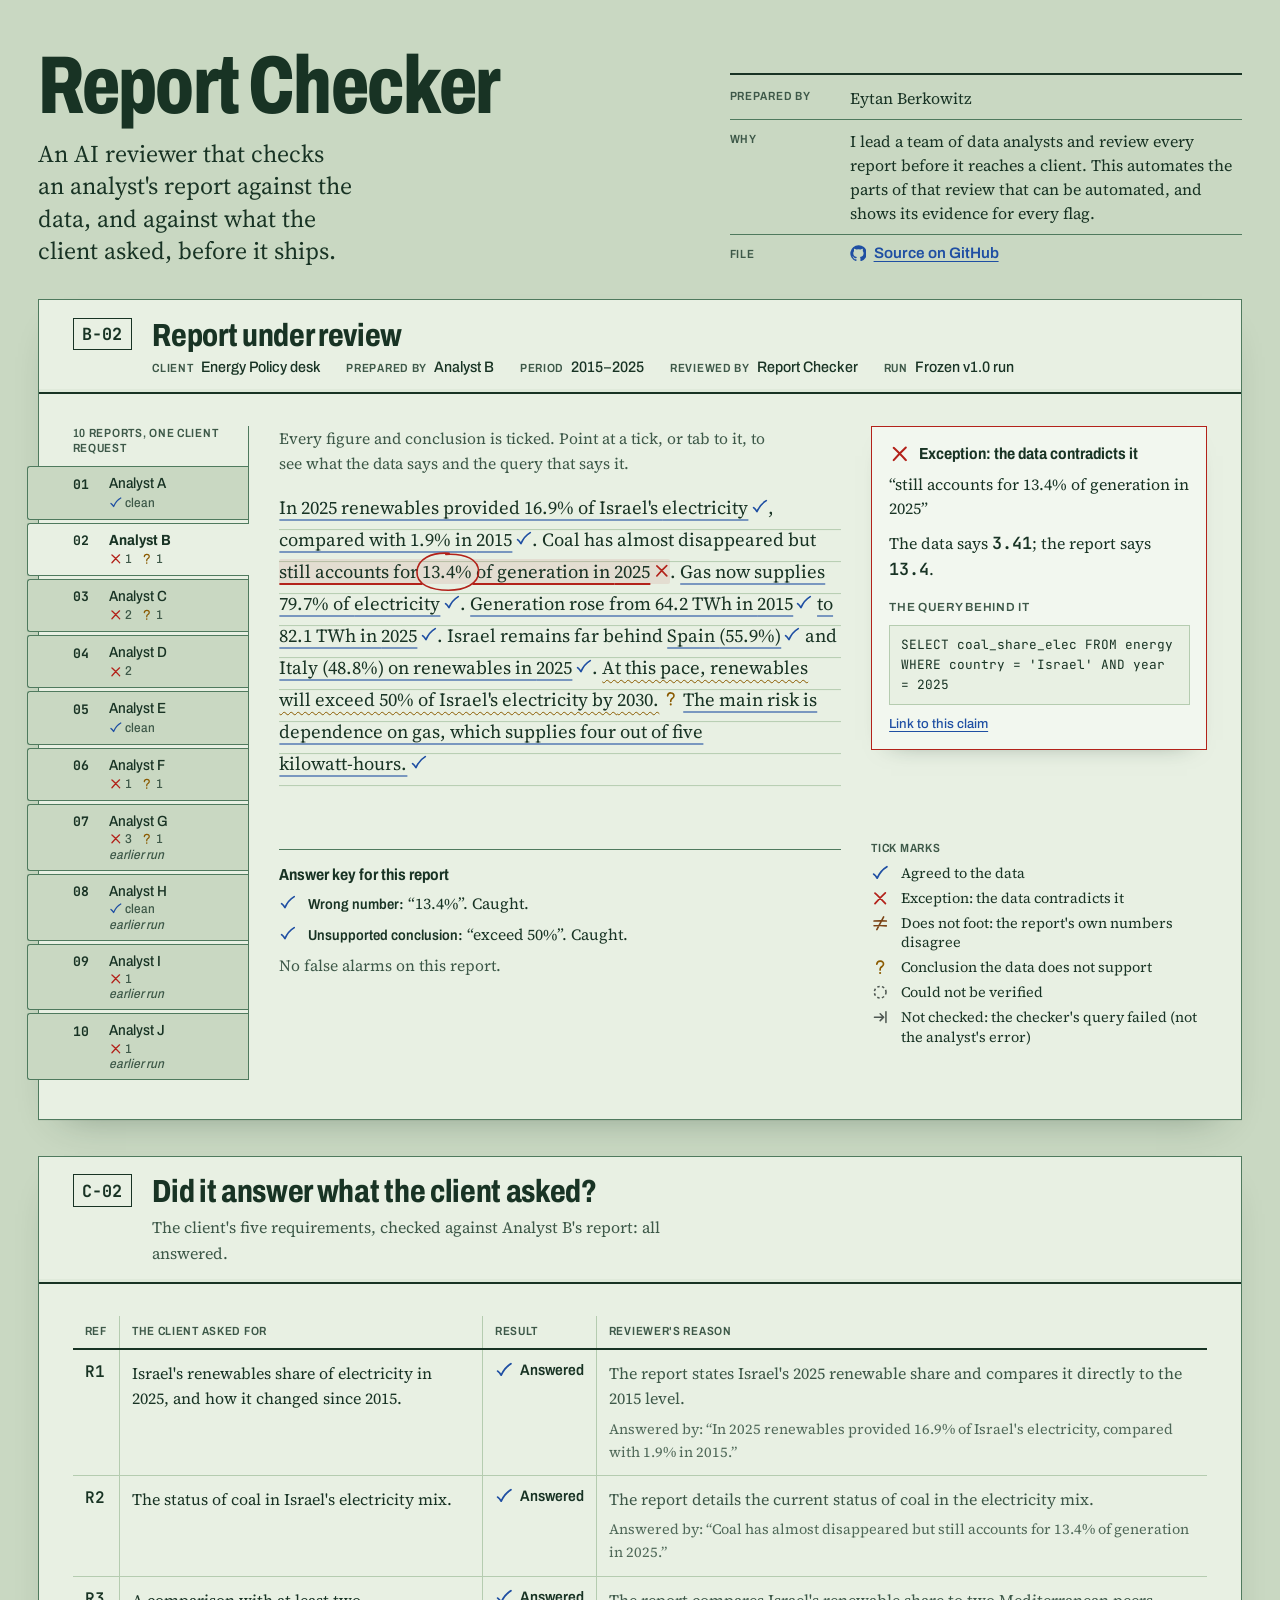
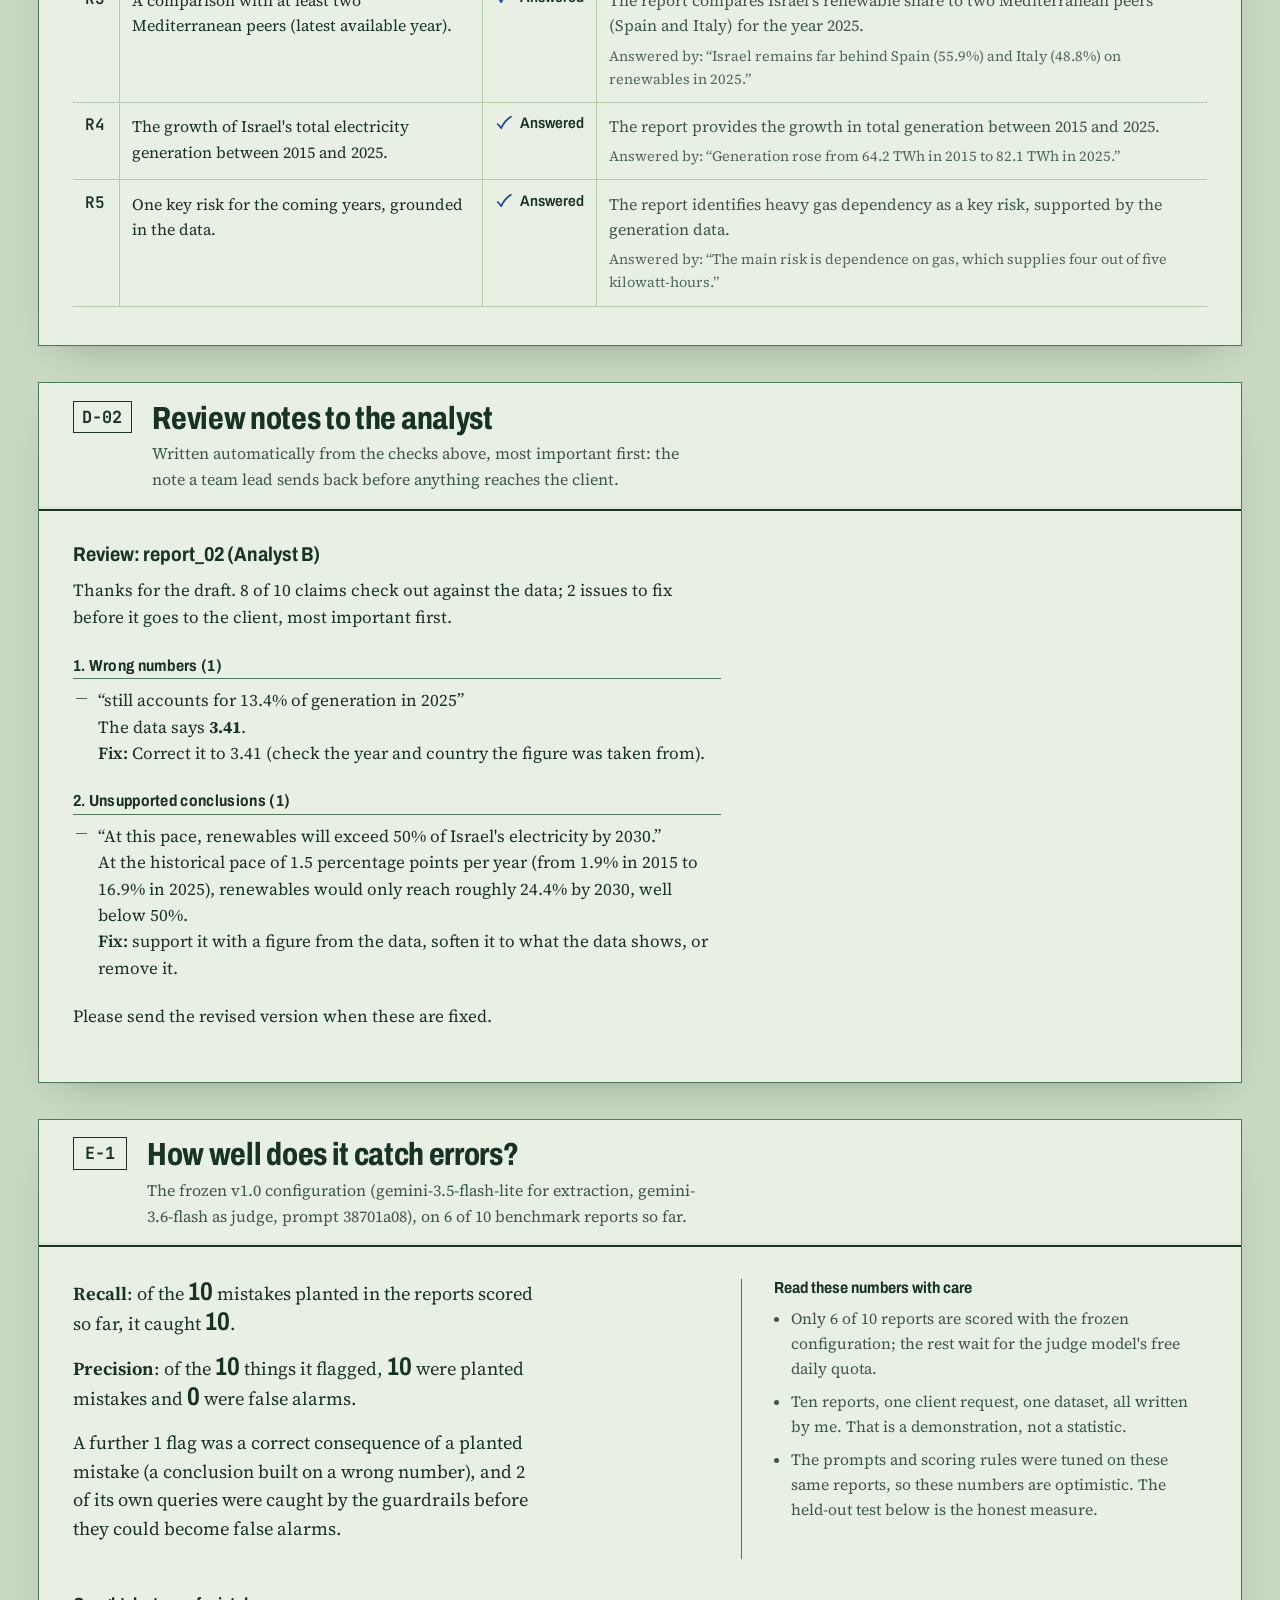
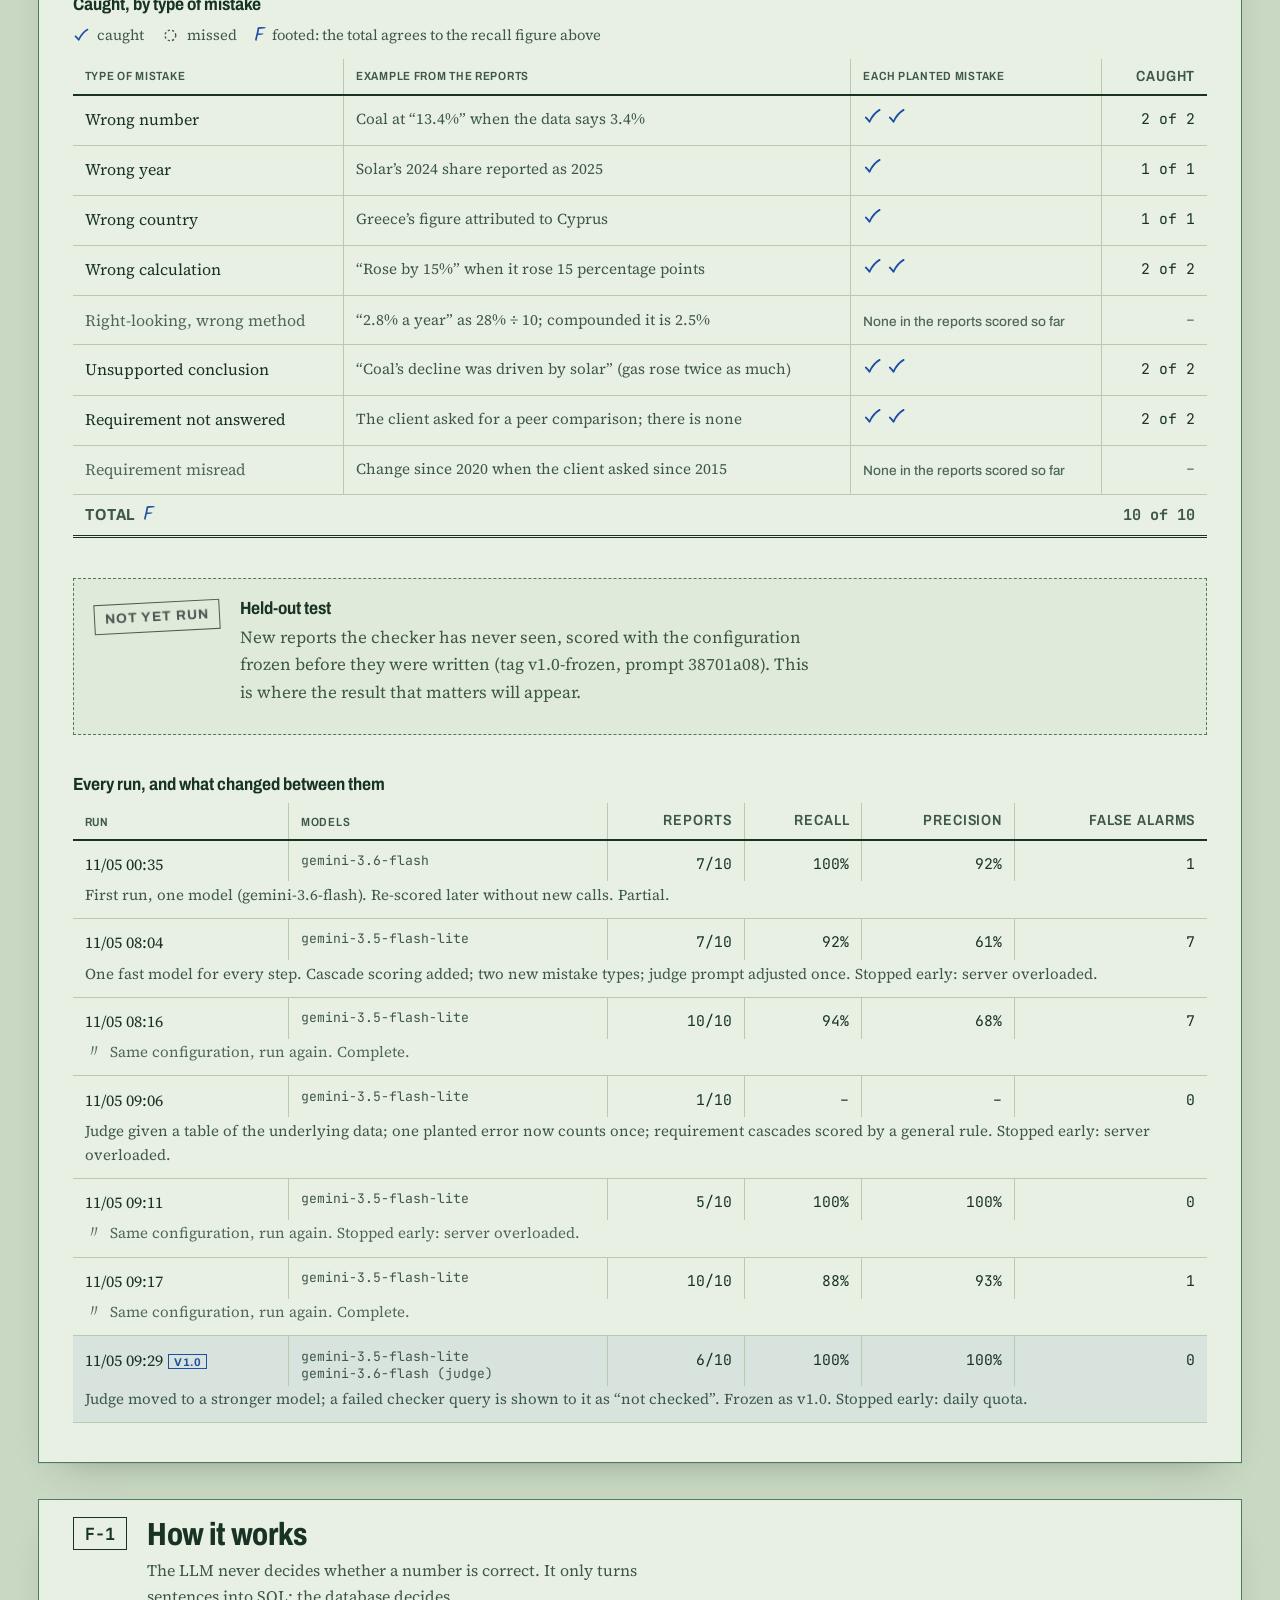
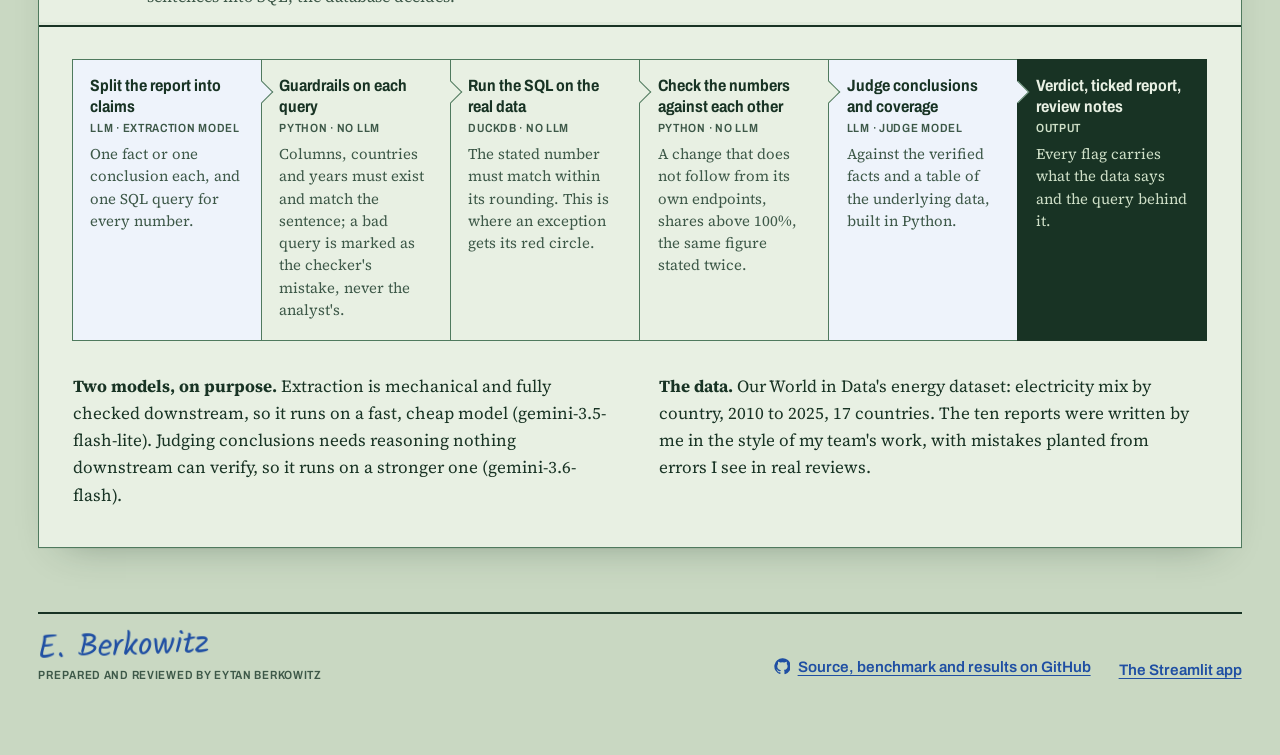
==== docs/index.html @ 013add6c "Showcase site on GitHub Pages: an auditor's working-paper file of the benchmark - docs/: static site" ====
<!doctype html>
<html lang="en">
<head>
<meta charset="utf-8">
<meta name="viewport" content="width=device-width, initial-scale=1">
<title>Report Checker</title>
<meta name="description" content="An AI reviewer that checks an analyst's report against the data, and against what the client asked, before it ships. Every flag shows what the data says and the SQL behind it.">
<meta name="color-scheme" content="light">
<meta name="theme-color" content="#dbe8d5">
<link rel="icon" href="data:image/svg+xml,%3Csvg xmlns='http://www.w3.org/2000/svg' viewBox='0 0 32 32'%3E%3Crect width='32' height='32' rx='5' fill='%23dbe8d5'/%3E%3Cpath d='M7 17.5l5.5 5.5L25 9' fill='none' stroke='%231f4fa3' stroke-width='3.4' stroke-linecap='round' stroke-linejoin='round'/%3E%3C/svg%3E">
<link rel="preload" href="fonts/Archivo-normal-100_900.woff2" as="font" type="font/woff2" crossorigin>
<link rel="preload" href="fonts/SourceSerif4-normal-200_900.woff2" as="font" type="font/woff2" crossorigin>
<link rel="stylesheet" href="fonts.css">
<link rel="stylesheet" href="styles.css">
</head>
<body>

<!-- Pencil tick marks, drawn once and reused (see the legend on every sheet). -->
<svg class="defs" aria-hidden="true" focusable="false">
  <symbol id="t-agreed" viewBox="0 0 24 24"><path d="M3.5 13.2c1.6 1.2 3.1 2.9 4.6 5.3C11 12 15 7 20.8 3.6" fill="none" stroke="currentColor" stroke-width="2.3" stroke-linecap="round" stroke-linejoin="round"/></symbol>
  <symbol id="t-exception" viewBox="0 0 24 24"><path d="M5.2 5.4c4.6 4.2 9 8.8 13.6 13.6M18.7 5c-4.7 4.4-9.2 9.1-13.5 14" fill="none" stroke="currentColor" stroke-width="2.3" stroke-linecap="round"/></symbol>
  <symbol id="t-nofoot" viewBox="0 0 24 24"><path d="M4 9.2c5.3-.5 10.6-.6 16 0M4 15.4c5.3-.4 10.6-.5 16 .1M16.5 3.8 7.6 20.4" fill="none" stroke="currentColor" stroke-width="2.1" stroke-linecap="round"/></symbol>
  <symbol id="t-unsupported" viewBox="0 0 24 24"><path d="M7.6 8.1c.3-2.6 2.3-4.2 4.6-4.1 2.6.1 4.3 1.9 4.1 4.1-.2 2.4-2.5 3.1-3.6 4.4-.7.8-.8 1.8-.8 3" fill="none" stroke="currentColor" stroke-width="2.2" stroke-linecap="round"/><circle cx="11.9" cy="19.6" r="1.4" fill="currentColor"/></symbol>
  <symbol id="t-unverified" viewBox="0 0 24 24"><circle cx="12" cy="12" r="7.6" fill="none" stroke="currentColor" stroke-width="2" stroke-dasharray="3.2 3"/></symbol>
  <symbol id="t-query" viewBox="0 0 24 24"><path d="M4.5 12h11M12 7.5l4.5 4.5L12 16.5" fill="none" stroke="currentColor" stroke-width="2" stroke-linecap="round" stroke-linejoin="round"/><path d="M19.5 5v14" fill="none" stroke="currentColor" stroke-width="2" stroke-linecap="round"/></symbol>
  <symbol id="t-partial" viewBox="0 0 24 24"><path d="M3.5 13.2c1.6 1.2 3.1 2.9 4.6 5.3C10.5 13.6 13 10.5 16 8" fill="none" stroke="currentColor" stroke-width="2.3" stroke-linecap="round" stroke-linejoin="round"/><path d="M17.6 14.5h3.4" stroke="currentColor" stroke-width="2.3" stroke-linecap="round"/></symbol>
  <symbol id="t-missing" viewBox="0 0 24 24"><circle cx="12" cy="12" r="7.4" fill="none" stroke="currentColor" stroke-width="2.1"/><path d="M6.8 17.2 17.2 6.8" stroke="currentColor" stroke-width="2.1" stroke-linecap="round"/></symbol>
  <symbol id="i-github" viewBox="0 0 24 24"><path fill="currentColor" d="M12 .5a11.5 11.5 0 0 0-3.64 22.41c.58.1.79-.25.79-.56v-2c-3.2.7-3.88-1.37-3.88-1.37-.52-1.33-1.28-1.69-1.28-1.69-1.05-.71.08-.7.08-.7 1.16.08 1.77 1.19 1.77 1.19 1.03 1.77 2.7 1.26 3.36.96.1-.75.4-1.26.73-1.55-2.55-.29-5.24-1.28-5.24-5.69 0-1.26.45-2.29 1.19-3.1-.12-.29-.52-1.46.11-3.05 0 0 .97-.31 3.17 1.18a11 11 0 0 1 5.77 0c2.2-1.49 3.17-1.18 3.17-1.18.63 1.59.23 2.76.11 3.05.74.81 1.19 1.84 1.19 3.1 0 4.42-2.7 5.39-5.26 5.68.41.36.78 1.06.78 2.14v3.17c0 .31.21.67.8.56A11.5 11.5 0 0 0 12 .5Z"/></symbol>
</svg>

<a class="skip" href="#report">Skip to the report</a>
<noscript><p class="noscript">This page draws the reports and results with JavaScript. The same material is on <a href="https://github.com/eytanberko/report-checker">GitHub</a>.</p></noscript>

<header class="cover">
  <div class="cover-inner">
    <div class="cover-title">
      <h1>Report Checker</h1>
      <p class="purpose">An AI reviewer that checks an analyst's report against the data, and against what the client asked, before it ships.</p>
      <p class="byline-compact">By Eytan Berkowitz, who leads a team of data analysts and reviews every report before it reaches a client. <a href="https://github.com/eytanberko/report-checker">Source on GitHub</a></p>
    </div>
    <dl class="cover-fields">
      <div><dt>Prepared by</dt><dd>Eytan Berkowitz</dd></div>
      <div><dt>Why</dt><dd>I lead a team of data analysts and review every report before it reaches a client. This automates the parts of that review that can be automated, and shows its evidence for every flag.</dd></div>
      <div class="cover-links"><dt>File</dt><dd id="cover-links"><a href="https://github.com/eytanberko/report-checker"><svg aria-hidden="true"><use href="#i-github"/></svg>Source on GitHub</a></dd></div>
    </dl>
  </div>
</header>

<main>

  <!-- B: the report under review, ticked -->
  <section class="sheet sheet-review" id="report" aria-labelledby="b-title">
    <div class="wp-head">
      <span class="wp-ref" id="b-ref">B-1</span>
      <h2 id="b-title">Report under review</h2>
      <dl class="wp-meta" id="b-meta"></dl>
    </div>

    <div class="review-grid">
      <nav class="tabs" aria-label="Benchmark reports">
        <p class="tabs-caption" id="tabs-caption">10 reports, one client request</p>
        <div role="tablist" aria-labelledby="tabs-caption" aria-orientation="vertical" id="tabs"></div>
      </nav>

      <div class="paper" role="tabpanel" id="panel" aria-labelledby="">
        <p class="paper-instruction" id="instruction"><span class="wide-only">Every figure and conclusion is ticked. Point at a tick, or tab to it, to see what the data says and the query that says it.</span><span class="narrow-only">Every claim is ticked. Tap one to see what the data says.</span></p>
        <div class="report-text" id="report-text"></div>
      </div>

      <aside class="margin" aria-label="Evidence for the selected claim">
        <div class="note" id="note" aria-live="polite"></div>
      </aside>

      <div class="answer-key" id="answer-key"></div>

      <figure class="legend">
          <figcaption>Tick marks</figcaption>
          <ul>
            <li><svg class="tk tk-agreed" aria-hidden="true"><use href="#t-agreed"/></svg>Agreed to the data</li>
            <li><svg class="tk tk-exception" aria-hidden="true"><use href="#t-exception"/></svg>Exception: the data contradicts it</li>
            <li><svg class="tk tk-nofoot" aria-hidden="true"><use href="#t-nofoot"/></svg>Does not foot: the report's own numbers disagree</li>
            <li><svg class="tk tk-unsupported" aria-hidden="true"><use href="#t-unsupported"/></svg>Conclusion the data does not support</li>
            <li><svg class="tk tk-unverified" aria-hidden="true"><use href="#t-unverified"/></svg>Could not be verified</li>
            <li><svg class="tk tk-query" aria-hidden="true"><use href="#t-query"/></svg>Not checked: the checker's query failed (not the analyst's error)</li>
          </ul>
        </figure>
    </div>
  </section>

  <!-- C: requirements coverage -->
  <section class="sheet" id="coverage" aria-labelledby="c-title">
    <div class="wp-head">
      <span class="wp-ref" id="c-ref">C-1</span>
      <h2 id="c-title">Did it answer what the client asked?</h2>
      <p class="wp-sub" id="c-sub"></p>
    </div>
    <div class="table-wrap">
      <table class="schedule coverage stack">
        <thead><tr><th scope="col">Ref</th><th scope="col">The client asked for</th><th scope="col">Result</th><th scope="col">Reviewer's reason</th></tr></thead>
        <tbody id="coverage-body"></tbody>
      </table>
    </div>
  </section>

  <!-- D: review memo -->
  <section class="sheet" id="memo" aria-labelledby="d-title">
    <div class="wp-head">
      <span class="wp-ref" id="d-ref">D-1</span>
      <h2 id="d-title">Review notes to the analyst</h2>
      <p class="wp-sub">Written automatically from the checks above, most important first: the note a team lead sends back before anything reaches the client.</p>
    </div>
    <article class="memo" id="memo-body"></article>
  </section>

  <!-- E: benchmark -->
  <section class="sheet" id="benchmark" aria-labelledby="e-title">
    <div class="wp-head">
      <span class="wp-ref">E-1</span>
      <h2 id="e-title">How well does it catch errors?</h2>
      <p class="wp-sub" id="e-sub"></p>
    </div>

    <div class="bench-lead">
      <div class="plain" id="plain"></div>
      <div class="caveats">
        <h3>Read these numbers with care</h3>
        <ul id="caveats"></ul>
      </div>
    </div>

    <h3 class="schedule-title" id="types-title">Caught, by type of mistake</h3>
    <p class="schedule-legend"><svg class="tk tk-agreed" aria-hidden="true"><use href="#t-agreed"/></svg>caught <svg class="tk tk-unverified" aria-hidden="true"><use href="#t-unverified"/></svg>missed <span class="foot-mark">F</span>footed: the total agrees to the recall figure above</p>
    <div class="table-wrap">
      <table class="schedule types stack" aria-labelledby="types-title">
        <thead><tr><th scope="col">Type of mistake</th><th scope="col">Example from the reports</th><th scope="col">Each planted mistake</th><th scope="col" class="num">Caught</th></tr></thead>
        <tbody id="types-body"></tbody>
        <tfoot id="types-foot"></tfoot>
      </table>
    </div>

    <div class="heldout" id="heldout"></div>

    <h3 class="schedule-title" id="history-title">Every run, and what changed between them</h3>
    <div class="table-wrap">
      <table class="schedule history stack" aria-labelledby="history-title">
        <thead><tr><th scope="col">Run</th><th scope="col">Models</th><th scope="col" class="num">Reports</th><th scope="col" class="num">Recall</th><th scope="col" class="num">Precision</th><th scope="col" class="num">False alarms</th></tr></thead>
        <tbody id="history-body"></tbody>
      </table>
    </div>
  </section>

  <!-- F: how it works -->
  <section class="sheet" id="method" aria-labelledby="f-title">
    <div class="wp-head">
      <span class="wp-ref">F-1</span>
      <h2 id="f-title">How it works</h2>
      <p class="wp-sub">The LLM never decides whether a number is correct. It only turns sentences into SQL; the database decides.</p>
    </div>
    <ol class="procedure">
      <li class="step step-llm"><strong>Split the report into claims</strong><span class="who">LLM · extraction model</span><span>One fact or one conclusion each, and one SQL query for every number.</span></li>
      <li class="step step-code"><strong>Guardrails on each query</strong><span class="who">Python · no LLM</span><span>Columns, countries and years must exist and match the sentence; a bad query is marked as the checker's mistake, never the analyst's.</span></li>
      <li class="step step-code"><strong>Run the SQL on the real data</strong><span class="who">DuckDB · no LLM</span><span>The stated number must match within its rounding. This is where an exception gets its red circle.</span></li>
      <li class="step step-code"><strong>Check the numbers against each other</strong><span class="who">Python · no LLM</span><span>A change that does not follow from its own endpoints, shares above 100%, the same figure stated twice.</span></li>
      <li class="step step-llm"><strong>Judge conclusions and coverage</strong><span class="who">LLM · judge model</span><span>Against the verified facts and a table of the underlying data, built in Python.</span></li>
      <li class="step step-out"><strong>Verdict, ticked report, review notes</strong><span class="who">Output</span><span>Every flag carries what the data says and the query behind it.</span></li>
    </ol>
    <div class="method-notes">
      <p><strong>Two models, on purpose.</strong> Extraction is mechanical and fully checked downstream, so it runs on a fast, cheap model (<span id="m-extract"></span>). Judging conclusions needs reasoning nothing downstream can verify, so it runs on a stronger one (<span id="m-judge"></span>).</p>
      <p><strong>The data.</strong> Our World in Data's energy dataset: electricity mix by country, 2010 to 2025, 17 countries. The ten reports were written by me in the style of my team's work, with mistakes planted from errors I see in real reviews.</p>
    </div>
  </section>

</main>

<footer class="signoff">
  <div class="signoff-inner">
    <p class="signed"><span class="hand">E. Berkowitz</span><span class="signed-label">Prepared and reviewed by Eytan Berkowitz</span></p>
    <ul class="signoff-links" id="signoff-links">
      <li><a href="https://github.com/eytanberko/report-checker"><svg aria-hidden="true"><use href="#i-github"/></svg>Source, benchmark and results on GitHub</a></li>
      <li><a href="https://report-checkerwitz.streamlit.app/">The Streamlit app</a></li>
    </ul>
  </div>
</footer>

<script src="data/site.js"></script>
<script src="app.js"></script>
</body>
</html>
---- docs/fonts.css ----
/* Self-hosted from Google Fonts (OFL), latin subset. Regenerate: see scripts/build_site.py docstring. */
@font-face {
  font-family: 'Archivo';
  font-style: normal;
  font-weight: 100 900;
  font-stretch: 62% 125%;
  font-display: swap;
  src: url(fonts/Archivo-normal-100_900.woff2) format('woff2');
  unicode-range: U+0000-00FF, U+0131, U+0152-0153, U+02BB-02BC, U+02C6, U+02DA, U+02DC, U+0304, U+0308, U+0329, U+2000-206F, U+20AC, U+2122, U+2191, U+2193, U+2212, U+2215, U+FEFF, U+FFFD;
}
@font-face {
  font-family: 'JetBrains Mono';
  font-style: normal;
  font-weight: 400 700;
  font-display: swap;
  src: url(fonts/JetBrainsMono-normal-400_700.woff2) format('woff2');
  unicode-range: U+0000-00FF, U+0131, U+0152-0153, U+02BB-02BC, U+02C6, U+02DA, U+02DC, U+0304, U+0308, U+0329, U+2000-206F, U+20AC, U+2122, U+2191, U+2193, U+2212, U+2215, U+FEFF, U+FFFD;
}
@font-face {
  font-family: 'Kalam';
  font-style: normal;
  font-weight: 400;
  font-display: swap;
  src: url(fonts/Kalam-normal-400.woff2) format('woff2');
  unicode-range: U+0000-00FF, U+0131, U+0152-0153, U+02BB-02BC, U+02C6, U+02DA, U+02DC, U+0304, U+0308, U+0329, U+2000-206F, U+20AC, U+2122, U+2191, U+2193, U+2212, U+2215, U+FEFF, U+FFFD;
}
@font-face {
  font-family: 'Source Serif 4';
  font-style: italic;
  font-weight: 200 900;
  font-display: swap;
  src: url(fonts/SourceSerif4-italic-200_900.woff2) format('woff2');
  unicode-range: U+0000-00FF, U+0131, U+0152-0153, U+02BB-02BC, U+02C6, U+02DA, U+02DC, U+0304, U+0308, U+0329, U+2000-206F, U+20AC, U+2122, U+2191, U+2193, U+2212, U+2215, U+FEFF, U+FFFD;
}
@font-face {
  font-family: 'Source Serif 4';
  font-style: normal;
  font-weight: 200 900;
  font-display: swap;
  src: url(fonts/SourceSerif4-normal-200_900.woff2) format('woff2');
  unicode-range: U+0000-00FF, U+0131, U+0152-0153, U+02BB-02BC, U+02C6, U+02DA, U+02DC, U+0304, U+0308, U+0329, U+2000-206F, U+20AC, U+2122, U+2191, U+2193, U+2212, U+2215, U+FEFF, U+FFFD;
}
---- docs/styles.css ----
/* Report Checker showcase: an auditor's working-paper file.
   Ledger-green pad, printed green rules, coloured-pencil tick marks. Red is reserved for figures the data contradicts. */

:root {
  /* paper and print */
  --desk: #c9d8c2;
  --pad: #e8f0e3;
  --pad-col: #e0eadb;
  --rule: #b5ccb0;
  --rule-strong: #4f7a5e;
  --print: #183324;
  --print-2: #3d5848;
  --print-3: #4f6858;
  /* pencils */
  --blue: #1f4fa3;
  --red: #b3221a;
  --red-wash: rgba(179, 34, 26, .09);
  --brown: #7b4416;
  --ochre: #8a5a00;
  --graphite: #4e5752;
  --graphite-wash: rgba(78, 87, 82, .08);
  --blue-wash: rgba(31, 79, 163, .08);
  --ochre-wash: rgba(138, 90, 0, .1);
  --brown-wash: rgba(123, 68, 22, .1);
  /* surfaces */
  --tab-hover: #d6e4d1;
  --note-bg: #f2f7ef;
  --llm-bg: #eef3fb;
  --on-ink: #cfe0c8;

  --f-form: "Archivo", "Arial Narrow", sans-serif;
  --f-text: "Source Serif 4", Georgia, serif;
  --f-data: "JetBrains Mono", Consolas, monospace;
  --f-hand: "Kalam", "Segoe Print", cursive;

  --line: 2rem;          /* the pad's ruling: report text sits on it */
  --gutter: clamp(1rem, 3vw, 2.5rem);
  --sheet-max: 84rem;
  --ease-out: cubic-bezier(.16, 1, .3, 1);
}

*, *::before, *::after { box-sizing: border-box; }
html { -webkit-text-size-adjust: 100%; scroll-behavior: smooth; scroll-padding-top: 1rem; }
@media (prefers-reduced-motion: reduce) { html { scroll-behavior: auto; } }

body {
  margin: 0;
  background: var(--desk);
  color: var(--print);
  font: 400 1.0625rem/1.6 var(--f-text);
  font-optical-sizing: auto;
  text-rendering: optimizeLegibility;
}

::selection { background: rgba(31, 79, 163, .22); color: var(--print); }
:focus-visible { outline: 2px solid var(--blue); outline-offset: 3px; border-radius: 2px; }
a { color: var(--blue); text-decoration-thickness: 1px; text-underline-offset: .22em; }
a:hover { text-decoration-thickness: 2px; }
* { scrollbar-color: var(--rule-strong) var(--pad-col); scrollbar-width: thin; }

.defs { position: absolute; width: 0; height: 0; overflow: hidden; }
.visually-hidden { position: absolute !important; width: 1px; height: 1px; overflow: hidden; clip-path: inset(50%); white-space: nowrap; }
.skip { position: absolute; left: 1rem; top: -4rem; background: var(--pad); padding: .5rem .8rem; z-index: 10; font: 600 .9rem var(--f-form); }
.skip:focus { top: 1rem; }
.noscript { max-width: var(--sheet-max); margin: 0 auto 1rem; padding: .8rem var(--gutter); }

/* ---------- cover: the file's label ---------- */
.cover { padding: clamp(1.5rem, 4vw, 3rem) var(--gutter) clamp(1.25rem, 3vw, 2rem); }
.cover-inner {
  max-width: var(--sheet-max); margin: 0 auto;
  display: grid; grid-template-columns: minmax(0, 1.25fr) minmax(0, 1fr); gap: clamp(1.5rem, 4vw, 4rem); align-items: end;
}
h1 {
  margin: 0;
  font: 800 clamp(2.6rem, 6.4vw, 5.25rem)/.92 var(--f-form);
  font-stretch: 72%;
  letter-spacing: -.02em;
  color: var(--print);
}
.purpose {
  margin: .9rem 0 0; max-width: 34ch;
  font: 400 clamp(1.2rem, 2vw, 1.5rem)/1.35 var(--f-text);
  color: var(--print);
  text-wrap: balance;
}
.cover-fields { margin: 0; display: grid; gap: .55rem; border-top: 2px solid var(--print); padding-top: .7rem; }
.cover-fields > div { display: grid; grid-template-columns: 6.5rem 1fr; gap: 1rem; padding-bottom: .55rem; border-bottom: 1px solid var(--rule-strong); }
.cover-fields > div:last-child { border-bottom: 0; padding-bottom: 0; }
.cover-fields dt, .wp-meta dt, .legend figcaption, .tabs-caption, .who, .signed-label, .schedule th {
  font: 600 .74rem/1.3 var(--f-form); font-stretch: 85%; letter-spacing: .06em; text-transform: uppercase; color: var(--print-2);
}
.cover-fields dt { padding-top: .2rem; }
.cover-fields dd { margin: 0; font-size: 1rem; line-height: 1.5; color: var(--print); }
.cover-links a, .signoff-links a { display: inline-flex; align-items: center; gap: .45rem; font: 600 .95rem var(--f-form); }
.cover-links svg, .signoff-links svg { width: 1.05rem; height: 1.05rem; }

/* ---------- sheets ---------- */
main { padding: 0 var(--gutter) clamp(2rem, 5vw, 4rem); display: grid; grid-template-columns: minmax(0, 1fr); gap: clamp(1.5rem, 3vw, 2.25rem); }
.sheet, .review-grid > *, .bench-lead > *, .method-notes > * { min-width: 0; }
.sheet {
  max-width: var(--sheet-max); width: 100%; margin: 0 auto;
  background: var(--pad);
  border: 1px solid var(--rule-strong);
  box-shadow: 0 1px 0 rgba(24, 51, 36, .06), 0 18px 40px -26px rgba(24, 51, 36, .45);
  padding: 0 clamp(1rem, 2.6vw, 2.25rem) clamp(1.5rem, 3vw, 2.5rem);
}
.wp-head {
  display: grid; grid-template-columns: auto 1fr; column-gap: 1.25rem; row-gap: .35rem; align-items: baseline;
  margin: 0 calc(-1 * clamp(1rem, 2.6vw, 2.25rem)) clamp(1.25rem, 2.5vw, 2rem);
  padding: 1.1rem clamp(1rem, 2.6vw, 2.25rem) 1rem;
  border-bottom: 2px solid var(--print);
  background: linear-gradient(var(--pad-col), var(--pad-col)) bottom / 100% 3px no-repeat;
}
.wp-ref {
  grid-row: span 2; align-self: start;
  font: 700 1.05rem/1 var(--f-data); color: var(--print);
  border: 1.5px solid var(--print); padding: .45rem .55rem .4rem; min-width: 3.4rem; text-align: center;
}
.wp-head h2 { margin: 0; font: 750 clamp(1.45rem, 2.6vw, 2rem)/1.1 var(--f-form); font-stretch: 78%; letter-spacing: -.01em; text-wrap: balance; }
.wp-sub { margin: 0; max-width: 70ch; color: var(--print-2); font-size: 1rem; }
.wp-meta { grid-column: 2; margin: 0; display: flex; flex-wrap: wrap; gap: .3rem 1.6rem; }
.wp-meta div { display: flex; gap: .45rem; align-items: baseline; }
.wp-meta dd { margin: 0; font: 500 .95rem var(--f-form); font-stretch: 92%; color: var(--print); }
.wp-meta .run-older dd { color: var(--ochre); }

/* ---------- B: review grid ---------- */
.review-grid {
  display: grid; gap: 0 clamp(1rem, 2.4vw, 2.25rem); align-items: start;
  grid-template-columns: 11rem minmax(0, 1fr) minmax(15rem, 21rem);
  grid-template-areas: "tabs paper note" "tabs key legend";
}
.tabs { grid-area: tabs; } .paper { grid-area: paper; } .margin { grid-area: note; }
.answer-key { grid-area: key; } .legend { grid-area: legend; margin-top: 1.25rem; }

/* index tabs: they hang off the sheet's left edge; the selected tab is continuous with the pad */
.tabs { margin-left: calc(-1 * clamp(1rem, 2.6vw, 2.25rem) - .75rem); align-self: stretch; border-right: 1px solid var(--rule-strong); }
.tabs-caption { margin: 0 0 .6rem; padding-left: calc(clamp(1rem, 2.6vw, 2.25rem) + .75rem); }
[role="tablist"] { display: grid; gap: 3px; }
.tab {
  display: grid; grid-template-columns: 1.9rem 1fr; align-items: center; gap: .1rem .35rem;
  width: 100%; text-align: left; cursor: pointer; position: relative;
  background: var(--desk); color: var(--print);
  border: 1px solid var(--rule-strong); border-right: 0; border-radius: 3px 0 0 3px;
  padding: .5rem .6rem .5rem calc(clamp(1rem, 2.6vw, 2.25rem) + .75rem - 1px);
  font: 500 .92rem/1.2 var(--f-form); font-stretch: 90%;
  transition: background-color .2s var(--ease-out);
}
.tab:hover { background: var(--tab-hover); }
.tab[aria-selected="true"] { background: var(--pad); width: calc(100% + 1px); font-weight: 700; z-index: 1; }
.tab-num { font: 700 .82rem var(--f-data); }
.tab-tally { grid-column: 2; display: flex; flex-wrap: wrap; gap: .1rem .55rem; font: 500 .8rem var(--f-form); font-stretch: 90%; color: var(--print-2); min-height: 1rem; font-variant-numeric: tabular-nums; }
.tab-earlier { flex-basis: 100%; font-style: italic; }
.tab-tally span { display: inline-flex; align-items: center; gap: .15rem; }
.tab-tally svg { width: .85rem; height: .85rem; }

.narrow-only { display: none; }
.byline-compact { display: none; }

.paper-instruction { margin: 0 0 1rem; color: var(--print-2); font-size: .98rem; max-width: 62ch; }
.report-text {
  font-size: 1.16rem; line-height: var(--line); max-width: 68ch;
  background-image: repeating-linear-gradient(to bottom, transparent 0 calc(var(--line) - 1px), var(--rule) calc(var(--line) - 1px) var(--line));
  background-position: 0 .38rem;
  padding-bottom: .5rem;
  font-variant-numeric: lining-nums tabular-nums;
}

/* a ticked claim */
.claim {
  position: relative; cursor: pointer; border-radius: 2px;
  text-decoration: underline 1.5px; text-underline-offset: .28em; text-decoration-skip-ink: none;
  transition: background-color .18s var(--ease-out);
}
.claim:focus-visible { outline-offset: 2px; }
.nowrap { white-space: nowrap; }
.claim .tick { display: inline-block; width: .95em; height: .95em; margin-left: .12em; vertical-align: -.1em; color: var(--pencil); }
.claim > .claim { text-decoration-thickness: 1.5px; }
/* each claim sets its pencil; its tick (wherever it sits inside) and underline use it */
.s-verified, .s-supported { --pencil: var(--blue); text-decoration-color: rgba(31, 79, 163, .55); }
.s-contradicted { --pencil: var(--red); text-decoration-color: var(--red); }
.s-inconsistent { --pencil: var(--brown); text-decoration-color: var(--brown); text-decoration-style: double; }
.s-unsupported { --pencil: var(--ochre); text-decoration-color: var(--ochre); text-decoration-style: wavy; text-decoration-thickness: 1px; }
.s-unverifiable { --pencil: var(--graphite); text-decoration-color: var(--graphite); text-decoration-style: dotted; }
.s-query_mismatch { --pencil: var(--graphite); text-decoration-color: var(--graphite); text-decoration-style: dashed; }
.claim:hover, .claim.is-active { background: var(--blue-wash); }
.s-contradicted:hover, .s-contradicted.is-active { background: var(--red-wash); }
.s-unsupported:hover, .s-unsupported.is-active { background: var(--ochre-wash); }
.s-inconsistent:hover, .s-inconsistent.is-active { background: var(--brown-wash); }
.s-unverifiable:hover, .s-unverifiable.is-active, .s-query_mismatch:hover, .s-query_mismatch.is-active { background: var(--graphite-wash); }

/* the circled exception: drawn in red pencil, the page's one authored motion */
.circled { position: relative; display: inline-block; white-space: nowrap; text-indent: 0; }
.circle { position: absolute; left: -.42em; top: -.32em; width: calc(100% + .84em); height: calc(100% + .62em); pointer-events: none; overflow: visible; }
.circle path { fill: none; stroke: var(--red); stroke-width: 1.6; stroke-linecap: round; vector-effect: non-scaling-stroke; stroke-dasharray: 1; stroke-dashoffset: 0; }
.circle.draw path { animation: draw 1.1s var(--ease-out) .35s both; }
@keyframes draw { from { stroke-dashoffset: 1; } to { stroke-dashoffset: 0; } }
@media (prefers-reduced-motion: reduce) { .circle.draw path { animation: none; } }

.answer-key { margin-top: 1.75rem; border-top: 1px solid var(--rule-strong); padding-top: 1rem; max-width: 68ch; }
.answer-key h3 { margin: 0 0 .5rem; font: 700 1rem var(--f-form); font-stretch: 85%; }
.answer-key p { margin: .4rem 0 0; font-size: .98rem; color: var(--print-2); }
.key-list { list-style: none; margin: 0; padding: 0; display: grid; gap: .35rem; }
.key-list li { display: grid; grid-template-columns: 1.3rem 1fr; gap: .5rem; align-items: start; font-size: .98rem; }
.key-list svg { width: 1.1rem; height: 1.1rem; margin-top: .2rem; }
.key-type { font: 600 .9rem var(--f-form); font-stretch: 88%; }
.key-hit { color: var(--blue); }
.key-miss { color: var(--ochre); }

/* ---------- the margin: note + legend ---------- */
.margin { position: sticky; top: 1rem; }
.note {
  background: var(--note-bg); border: 1px solid var(--rule-strong); padding: 1rem 1.05rem 1.1rem;
  min-height: 11rem;
  box-shadow: 0 10px 24px -20px rgba(24, 51, 36, .6);
}
.note-empty { margin: 0; color: var(--print-2); font-size: .98rem; }
.note-status { display: flex; align-items: center; gap: .5rem; margin: 0 0 .55rem; font: 700 1rem/1.2 var(--f-form); font-stretch: 85%; }
.note-status svg { width: 1.35rem; height: 1.35rem; flex: none; }
.note-quote { margin: 0 0 .7rem; font-size: 1rem; line-height: 1.45; }
.note-quote::before { content: "“"; } .note-quote::after { content: "”"; }
.note-data { margin: 0 0 .6rem; font-size: 1rem; }
.note-data strong { font: 600 1.05rem var(--f-data); }
.note-why { margin: 0 0 .7rem; font-size: .95rem; color: var(--print-2); line-height: 1.5; }
.note-sql { margin: 0; }
.note-sql summary, .note-sql .sql-label { font: 600 .74rem var(--f-form); letter-spacing: .06em; text-transform: uppercase; color: var(--print-2); }
.note-sql pre, .sql {
  margin: .35rem 0 0; padding: .6rem .7rem; overflow-x: auto;
  background: var(--pad); border: 1px solid var(--rule);
  font: 400 .8rem/1.55 var(--f-data); color: var(--print); white-space: pre-wrap; word-break: break-word;
}
.note-link { margin: .7rem 0 0; font: 500 .82rem var(--f-form); }
.note.is-contradicted { border-color: var(--red); }

.legend { margin-left: 0; margin-right: 0; margin-bottom: 0; }
.legend figcaption { margin-bottom: .45rem; }
.legend ul { list-style: none; margin: 0; padding: 0; display: grid; gap: .35rem; }
.legend li { display: grid; grid-template-columns: 1.4rem 1fr; gap: .45rem; font-size: .9rem; line-height: 1.35; color: var(--print); }
.tk { width: 1.15rem; height: 1.15rem; }
.tk-agreed { color: var(--blue); } .tk-exception { color: var(--red); } .tk-nofoot { color: var(--brown); }
.tk-unsupported { color: var(--ochre); } .tk-unverified, .tk-query { color: var(--graphite); }
.tk-partial { color: var(--ochre); } .tk-missing { color: var(--brown); }

/* ---------- schedules (tables) ---------- */
.table-wrap { overflow-x: auto; }
.schedule { width: 100%; border-collapse: collapse; font-variant-numeric: tabular-nums; }
.schedule th { text-align: left; padding: .5rem .75rem; border-bottom: 2px solid var(--print); white-space: nowrap; }
.schedule td { padding: .7rem .75rem; border-bottom: 1px solid var(--rule); vertical-align: top; font-size: 1rem; }
.schedule td + td, .schedule th + th { border-left: 1px solid var(--rule); }
.schedule .num { text-align: right; white-space: nowrap; font-family: var(--f-data); font-size: .92rem; }
.schedule th.num { font-family: var(--f-form); }
.ref { font: 600 .9rem var(--f-data); white-space: nowrap; }
.result { display: inline-flex; align-items: center; gap: .4rem; font: 600 .95rem var(--f-form); font-stretch: 88%; white-space: nowrap; }
.result svg { width: 1.15rem; height: 1.15rem; }
.evidence { display: block; margin-top: .35rem; font-size: .9rem; color: var(--print-3); }

.coverage td:nth-child(2) { width: 32%; }
.coverage td:nth-child(4) { color: var(--print-2); }

/* ---------- D: memo ---------- */
.memo { max-width: 72ch; }
.memo h3 { margin: 0 0 .75rem; font: 700 1.25rem var(--f-form); font-stretch: 85%; }
.memo h4 { margin: 1.6rem 0 .5rem; font: 700 1rem var(--f-form); font-stretch: 85%; letter-spacing: .02em; padding-bottom: .3rem; border-bottom: 1px solid var(--rule-strong); }
.memo p { margin: 0 0 .8rem; }
.memo ul { margin: 0; padding: 0; list-style: none; display: grid; gap: .9rem; }
.memo li { padding-left: 1.6rem; position: relative; line-height: 1.55; }
.memo li::before { content: ""; position: absolute; left: .2rem; top: .62em; width: .7rem; border-top: 1.5px solid var(--print-3); }
.memo em { font-style: italic; color: var(--print-2); }
.memo ul + p { margin-top: 1.4rem; }
.memo .fix { font-weight: 600; color: var(--print); font-style: normal; }

/* ---------- E: benchmark ---------- */
.bench-lead { display: grid; grid-template-columns: minmax(0, 1.35fr) minmax(0, 1fr); gap: clamp(1.25rem, 3vw, 3rem); margin-bottom: 2.25rem; }
.plain p { margin: 0 0 1rem; font-size: 1.15rem; line-height: 1.55; max-width: 52ch; }
.plain .figure { font: 700 1.6rem/1 var(--f-form); font-stretch: 80%; color: var(--print); white-space: nowrap; }
.plain .term { font-weight: 650; }
.caveats { border-left: 1px solid var(--rule-strong); padding-left: clamp(1rem, 2.5vw, 2rem); }
.caveats h3 { margin: 0 0 .6rem; font: 700 1rem var(--f-form); font-stretch: 85%; }
.caveats ul { margin: 0; padding-left: 1.1rem; display: grid; gap: .5rem; font-size: .98rem; color: var(--print-2); }
.schedule-title { margin: 0 0 .6rem; font: 700 1.1rem var(--f-form); font-stretch: 85%; }

.types td:nth-child(2) { color: var(--print-2); font-size: .95rem; }
.marks { display: inline-flex; flex-wrap: wrap; gap: .1rem .25rem; }
.marks svg { width: 1.2rem; height: 1.2rem; }
.schedule-legend { display: flex; flex-wrap: wrap; align-items: center; gap: .3rem .5rem; margin: 0 0 .7rem; font-size: .92rem; color: var(--print-2); }
.schedule-legend svg { width: 1.05rem; height: 1.05rem; }
.schedule-legend svg + svg, .schedule-legend .foot-mark { margin-left: .6rem; }
.foot-mark { font: 400 1.25rem/1 var(--f-hand); color: var(--blue); margin-left: .5rem; }
.schedule tfoot th, .schedule tfoot td { padding: .6rem .75rem; border-top: 1px solid var(--print); border-bottom: 3px double var(--print); font: 700 1rem var(--f-form); font-stretch: 88%; text-align: left; }
.schedule tfoot td.num { text-align: right; font-family: var(--f-data); font-size: .95rem; }
.untested-label { font: 500 .85rem var(--f-form); color: var(--print-3); }
tr.untested td { color: var(--print-3); }

.heldout { margin: 2.5rem 0; display: grid; grid-template-columns: auto 1fr; gap: 1.25rem; align-items: start; border: 1.5px dashed var(--rule-strong); padding: 1.25rem; background: var(--pad-col); }
.heldout h3 { margin: 0 0 .4rem; font: 700 1.1rem var(--f-form); font-stretch: 85%; }
.heldout p { margin: 0 0 .5rem; max-width: 64ch; color: var(--print-2); }
.heldout .stamp { font: 700 .85rem var(--f-form); letter-spacing: .08em; text-transform: uppercase; color: var(--graphite); border: 1.5px solid var(--graphite); padding: .4rem .6rem; transform: rotate(-3deg); margin-top: .2rem; white-space: nowrap; }

.history tr.figures td:first-child { white-space: nowrap; }
.history .models { font: 400 .82rem var(--f-data); color: var(--print-2); }
.history tr.figures td { border-bottom: 0; padding-bottom: .25rem; }
.history tr.change td { padding-top: .1rem; color: var(--print-2); font-size: .94rem; border-left: 0; }
.history tr.change.rerun td { color: var(--print-3); }
.ditto { font: 400 1.15rem/1 var(--f-hand); color: var(--print-3); margin-right: .2rem; }
.history th { white-space: normal; vertical-align: bottom; }
.history tr.frozen td { background: var(--blue-wash); }
.history .tag { display: inline-block; margin-left: .35rem; font: 700 .7rem var(--f-form); letter-spacing: .05em; text-transform: uppercase; color: var(--blue); border: 1px solid var(--blue); padding: .05rem .3rem; }

/* ---------- F: procedure ---------- */
.procedure { list-style: none; margin: 0 0 2rem; padding: 0; display: grid; grid-template-columns: repeat(6, minmax(0, 1fr)); gap: 0; counter-reset: step; }
.step { position: relative; display: grid; align-content: start; gap: .4rem; padding: 1rem 1.1rem 1.15rem; border: 1px solid var(--rule-strong); margin-left: -1px; background: var(--pad); counter-increment: step; }
.step::after { content: ""; position: absolute; right: -.55rem; top: 1.45rem; width: 1rem; height: 1rem; background: var(--pad); border-top: 1px solid var(--rule-strong); border-right: 1px solid var(--rule-strong); transform: rotate(45deg); z-index: 1; }
.step:last-child::after { display: none; }
.step strong { font: 700 1.02rem/1.25 var(--f-form); font-stretch: 85%; }
.step .who { margin-top: -.15rem; }
.step > span:last-child { font-size: .93rem; line-height: 1.5; color: var(--print-2); }
.step-llm, .step-llm::after { background: var(--llm-bg); }
.step-out { background: var(--print); color: var(--pad); border-color: var(--print); }
.step-out::after { display: none; }
.step-out .who, .step-out > span:last-child { color: var(--on-ink); }
.method-notes { display: grid; grid-template-columns: 1fr 1fr; gap: clamp(1rem, 3vw, 3rem); }
.method-notes p { margin: 0; max-width: 60ch; }

/* ---------- sign-off ---------- */
.signoff { padding: 0 var(--gutter) clamp(2.5rem, 6vw, 4.5rem); }
.signoff-inner { max-width: var(--sheet-max); margin: 0 auto; display: flex; flex-wrap: wrap; justify-content: space-between; align-items: end; gap: 1.5rem; border-top: 2px solid var(--print); padding-top: 1.25rem; }
.signed { margin: 0; display: grid; gap: .1rem; }
.hand { font: 400 2rem/1 var(--f-hand); color: var(--blue); transform: rotate(-2deg); transform-origin: left; }
.signoff-links { list-style: none; margin: 0; padding: 0; display: flex; flex-wrap: wrap; gap: .5rem 1.75rem; }

/* ---------- responsive ---------- */
@media (max-width: 1100px) {
  /* tabs become a strip across the top of the sheet; the note stays beside the report */
  .review-grid { grid-template-columns: minmax(0, 1fr) minmax(14rem, 19rem); grid-template-areas: "tabs tabs" "paper note" "key legend"; }
  .tabs { margin: 0 calc(-1 * clamp(1rem, 2.6vw, 2.25rem)) 1.5rem; border-right: 0; border-bottom: 1px solid var(--rule-strong); }
  .tabs-caption { padding-left: clamp(1rem, 2.6vw, 2.25rem); }
  [role="tablist"] { grid-auto-flow: column; grid-template-columns: repeat(10, minmax(0, 1fr)); gap: 3px; padding: 0 clamp(1rem, 2.6vw, 2.25rem); overflow: visible; }
  .tab { grid-template-columns: 1fr; align-content: start; gap: .1rem; border: 1px solid var(--rule-strong); border-bottom: 0; border-radius: 3px 3px 0 0; padding: .4rem .45rem .45rem; font-size: .84rem; }
  .tab-tally { grid-column: 1; font-size: .76rem; gap: .05rem .4rem; }
  .tab[aria-selected="true"] { width: auto; margin-bottom: -1px; padding-bottom: calc(.45rem + 1px); }
  .wp-meta { gap: .25rem 1.1rem; }
  .wp-meta dd { font-size: .9rem; }
  .procedure { grid-template-columns: repeat(3, minmax(0, 1fr)); row-gap: 1rem; }
  .step:nth-child(3)::after { display: none; }
}
@media (max-width: 900px) {
  /* one column; the note sits right under the report and is scrolled into view when a claim is tapped */
  .review-grid { grid-template-columns: minmax(0, 1fr); grid-template-areas: "tabs" "paper" "note" "key" "legend"; }
  .margin { position: static; margin-top: .75rem; }
  .note { min-height: 0; }
  .wide-only { display: none; }
  .narrow-only { display: inline; }
}
@media (max-width: 760px) {
  body { font-size: 1rem; }
  [role="tablist"] { grid-template-columns: none; grid-auto-columns: minmax(6.4rem, 1fr); overflow-x: auto; overflow-y: hidden; padding-bottom: 0; }
  .cover { padding-top: 1.25rem; padding-bottom: 1rem; }
  .cover-inner { grid-template-columns: 1fr; }
  .cover-fields { display: none; }
  .byline-compact { display: block; margin: .6rem 0 0; font-size: .95rem; color: var(--print-2); max-width: 40ch; }
  .purpose { margin-top: .55rem; font-size: 1.12rem; }
  .report-text { font-size: 1.08rem; }
  .bench-lead, .method-notes { grid-template-columns: 1fr; }
  .caveats { border-left: 0; padding-left: 0; border-top: 1px solid var(--rule-strong); padding-top: 1rem; }
  .procedure { grid-template-columns: 1fr; }
  .step { margin-left: 0; margin-top: -1px; }
  .step::after { right: auto; left: 1.4rem; top: auto; bottom: -.55rem; transform: rotate(135deg); }
  .step:nth-child(3)::after { display: block; }
  .heldout { grid-template-columns: 1fr; }
  .heldout .stamp { justify-self: start; }
  .wp-head { grid-template-columns: auto 1fr; align-items: center; padding-top: .8rem; padding-bottom: .7rem; }
  .wp-ref { grid-row: auto; font-size: .9rem; padding: .35rem .45rem; min-width: 0; }
  .wp-head h2 { font-size: 1.4rem; }
  .wp-sub, .wp-meta { grid-column: 1 / -1; }
  /* the sheet header keeps only what a phone reader needs: who prepared it and which run */
  .wp-meta { gap: .1rem .9rem; }
  .wp-meta div:nth-child(1), .wp-meta div:nth-child(3), .wp-meta div:nth-child(4) { display: none; }
  .wp-meta dd { font-size: .88rem; }
  .paper-instruction { margin-bottom: .6rem; font-size: .92rem; }
}

/* schedules become labelled rows on tablets and phones */
@media (max-width: 960px) {
  .schedule.stack thead { position: absolute; width: 1px; height: 1px; overflow: hidden; clip-path: inset(50%); }
  .schedule.stack, .schedule.stack tbody, .schedule.stack tfoot, .schedule.stack tr, .schedule.stack td { display: block; width: auto; }
  .schedule.stack tr { padding: .8rem 0; border-bottom: 1px solid var(--rule-strong); }
  .schedule.stack tbody tr:first-child { border-top: 2px solid var(--print); }
  .schedule.stack td { display: grid; grid-template-columns: 6.6rem minmax(0, 1fr); gap: .75rem; padding: .2rem 0; border: 0 !important; text-align: left; min-width: 0; }
  .schedule.stack td::before { content: attr(data-label); font: 600 .72rem/1.6 var(--f-form); letter-spacing: .05em; text-transform: uppercase; color: var(--print-2); }
  .schedule.stack td.num { font-size: .95rem; }
  .schedule.stack tfoot tr { display: flex; justify-content: space-between; align-items: baseline; padding: .7rem 0; border-top: 1px solid var(--print); border-bottom: 3px double var(--print); }
  .schedule.stack tfoot th, .schedule.stack tfoot td { display: inline; padding: 0; border: 0; }
  .history.stack tr.figures { border-bottom: 0; padding-bottom: .1rem; }
  .history.stack tr.change { padding-top: .1rem; }
  .history.stack tr.change td { display: grid; padding-top: 0; }
  .history.stack tr.frozen { background: var(--blue-wash); }
  .history.stack tr.frozen td { background: none; }
}
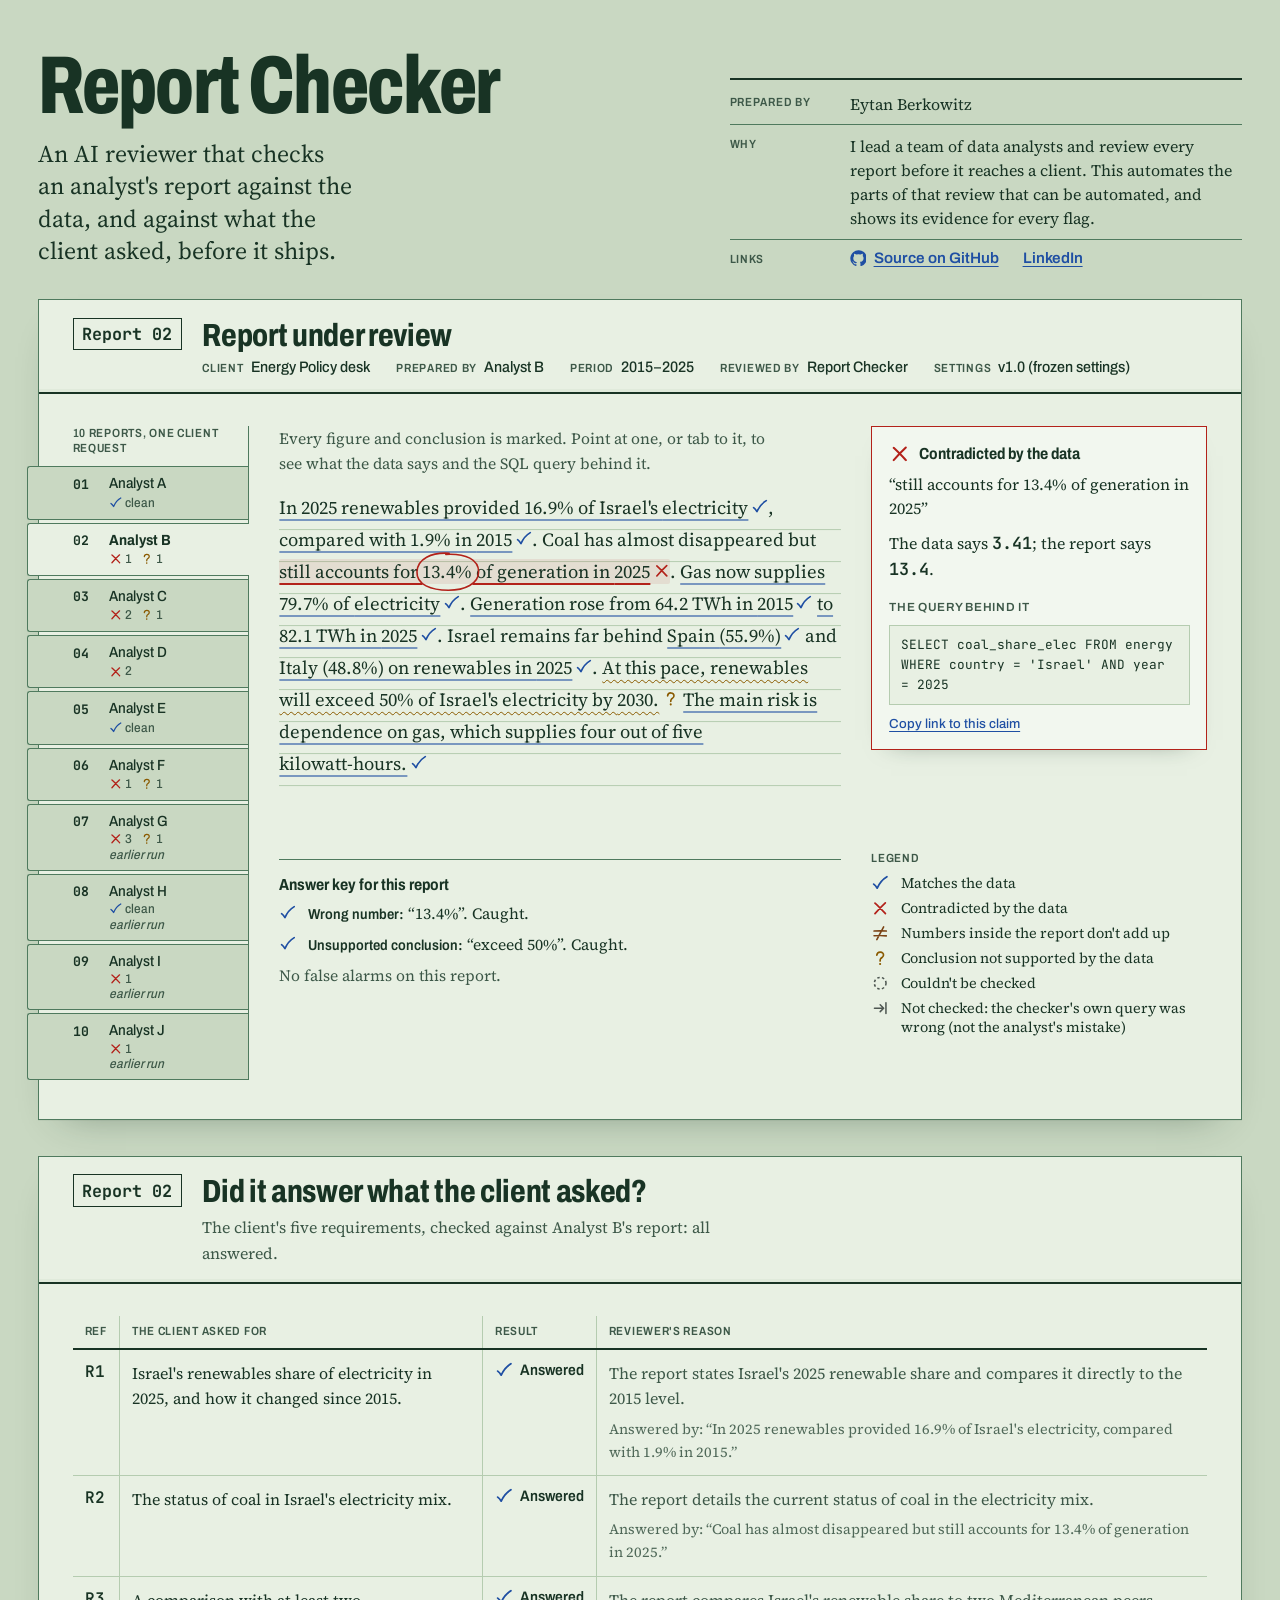
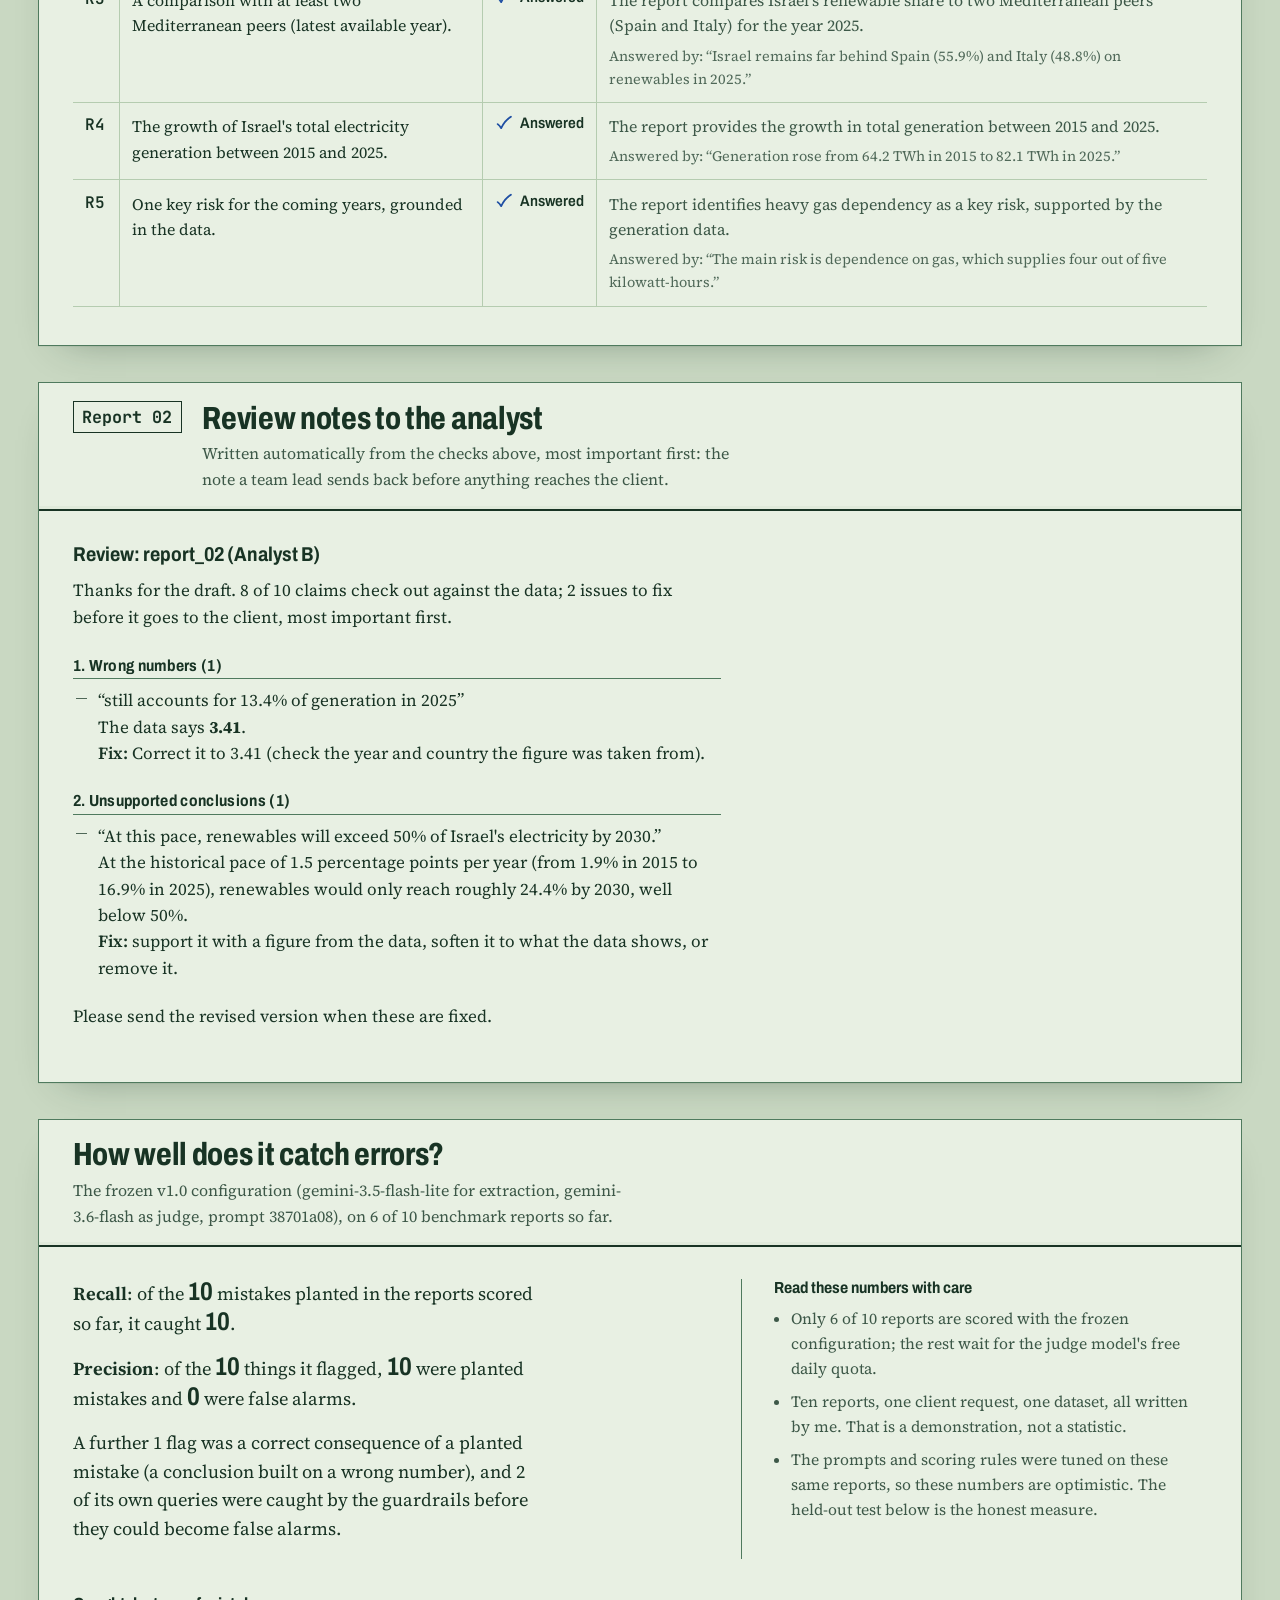
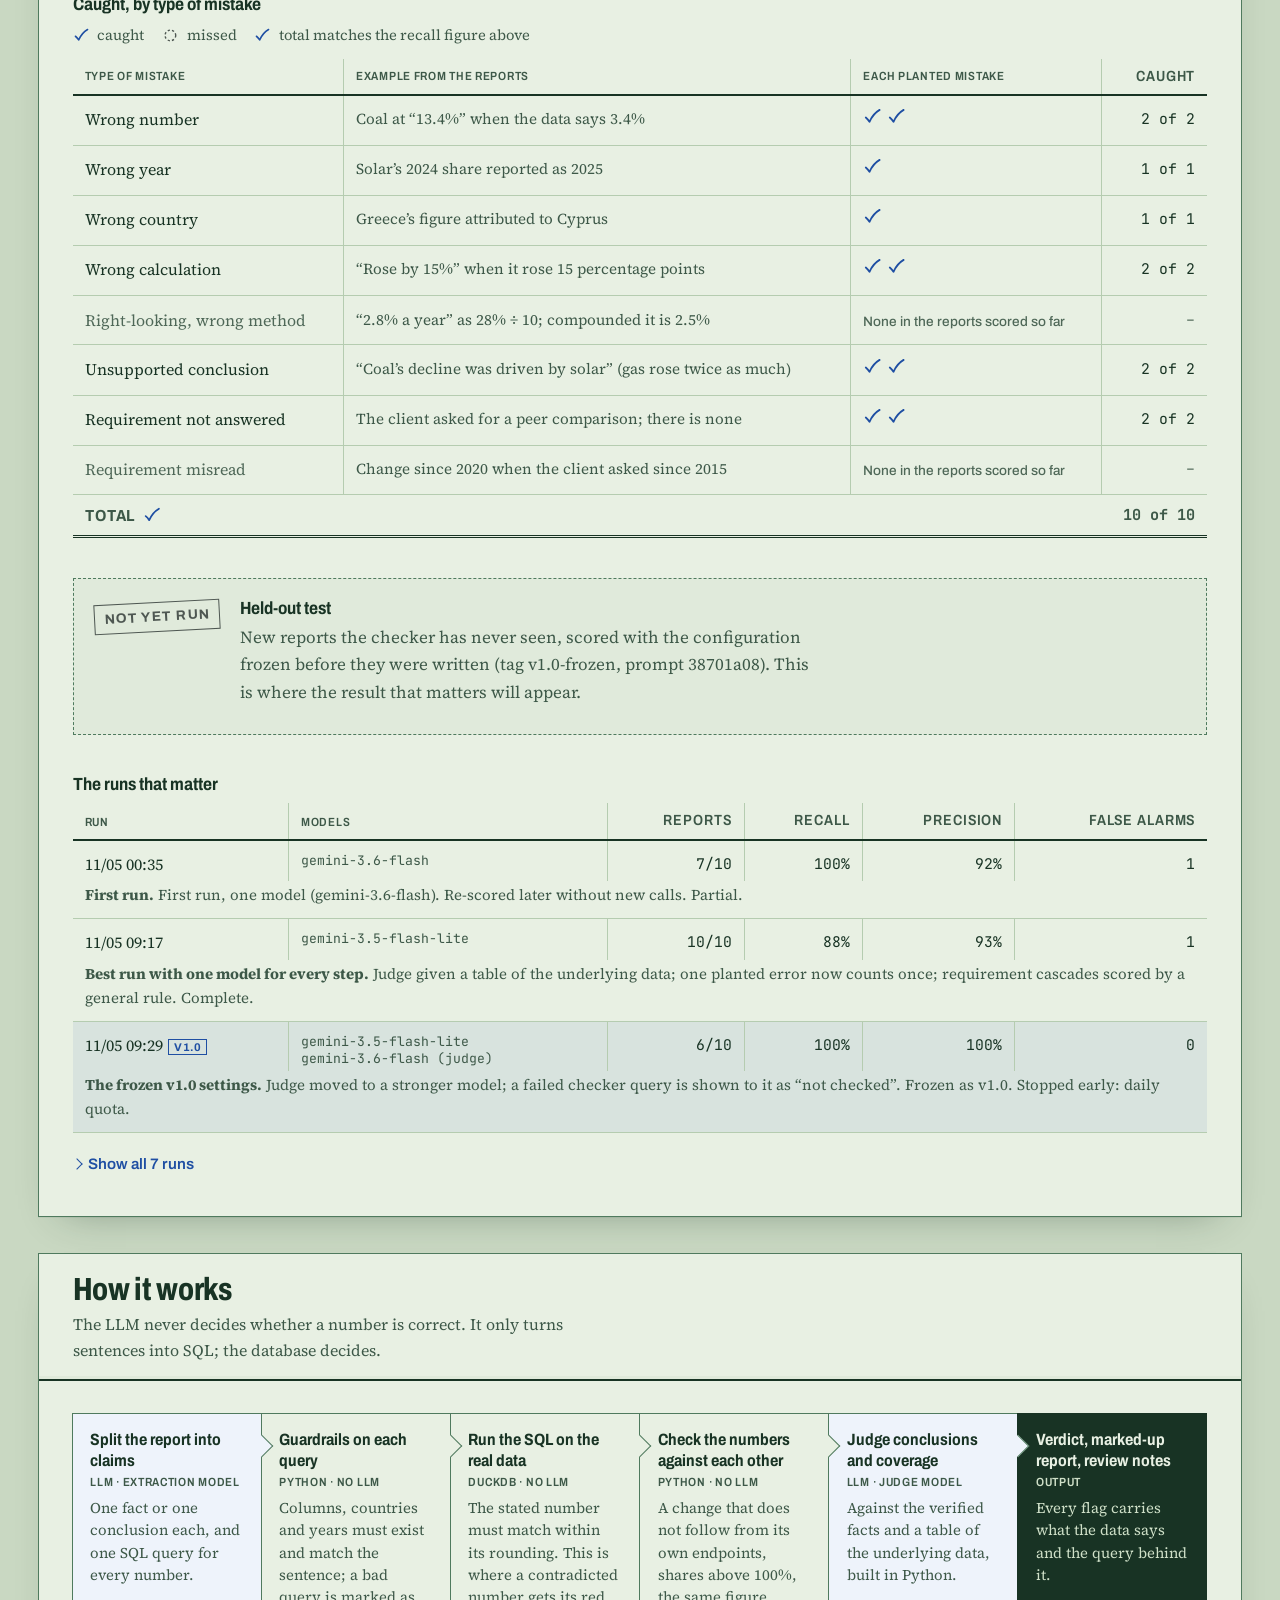
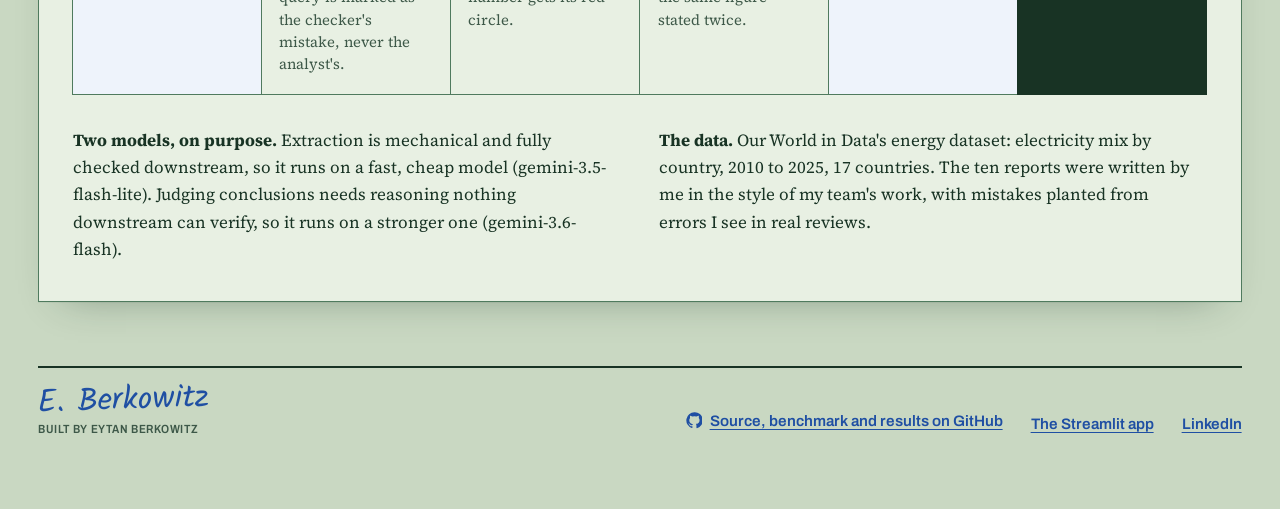
==== commit 368523fd: "Showcase fixes: working claim links, non-sticky evidence note, plain language, key runs - Claim link" ====
--- a/docs/index.html
+++ b/docs/index.html
@@ -15,7 +15,7 @@
 </head>
 <body>
 
-<!-- Pencil tick marks, drawn once and reused (see the legend on every sheet). -->
+<!-- Pencil marks, drawn once and reused (see the legend). -->
 <svg class="defs" aria-hidden="true" focusable="false">
   <symbol id="t-agreed" viewBox="0 0 24 24"><path d="M3.5 13.2c1.6 1.2 3.1 2.9 4.6 5.3C11 12 15 7 20.8 3.6" fill="none" stroke="currentColor" stroke-width="2.3" stroke-linecap="round" stroke-linejoin="round"/></symbol>
   <symbol id="t-exception" viewBox="0 0 24 24"><path d="M5.2 5.4c4.6 4.2 9 8.8 13.6 13.6M18.7 5c-4.7 4.4-9.2 9.1-13.5 14" fill="none" stroke="currentColor" stroke-width="2.3" stroke-linecap="round"/></symbol>
@@ -41,14 +41,14 @@
     <dl class="cover-fields">
       <div><dt>Prepared by</dt><dd>Eytan Berkowitz</dd></div>
       <div><dt>Why</dt><dd>I lead a team of data analysts and review every report before it reaches a client. This automates the parts of that review that can be automated, and shows its evidence for every flag.</dd></div>
-      <div class="cover-links"><dt>File</dt><dd id="cover-links"><a href="https://github.com/eytanberko/report-checker"><svg aria-hidden="true"><use href="#i-github"/></svg>Source on GitHub</a></dd></div>
+      <div class="cover-links"><dt>Links</dt><dd id="cover-links"><a href="https://github.com/eytanberko/report-checker"><svg aria-hidden="true"><use href="#i-github"/></svg>Source on GitHub</a></dd></div>
     </dl>
   </div>
 </header>
 
 <main>
 
-  <!-- B: the report under review, ticked -->
+  <!-- B: the report under review, every claim marked -->
   <section class="sheet sheet-review" id="report" aria-labelledby="b-title">
     <div class="wp-head">
       <span class="wp-ref" id="b-ref">B-1</span>
@@ -63,7 +63,7 @@
       </nav>
 
       <div class="paper" role="tabpanel" id="panel" aria-labelledby="">
-        <p class="paper-instruction" id="instruction"><span class="wide-only">Every figure and conclusion is ticked. Point at a tick, or tab to it, to see what the data says and the query that says it.</span><span class="narrow-only">Every claim is ticked. Tap one to see what the data says.</span></p>
+        <p class="paper-instruction" id="instruction"><span class="wide-only">Every figure and conclusion is marked. Point at one, or tab to it, to see what the data says and the SQL query behind it.</span><span class="narrow-only">Every claim is marked. Tap one to see what the data says.</span></p>
         <div class="report-text" id="report-text"></div>
       </div>
 
@@ -74,14 +74,14 @@
       <div class="answer-key" id="answer-key"></div>
 
       <figure class="legend">
-          <figcaption>Tick marks</figcaption>
+          <figcaption>Legend</figcaption>
           <ul>
-            <li><svg class="tk tk-agreed" aria-hidden="true"><use href="#t-agreed"/></svg>Agreed to the data</li>
-            <li><svg class="tk tk-exception" aria-hidden="true"><use href="#t-exception"/></svg>Exception: the data contradicts it</li>
-            <li><svg class="tk tk-nofoot" aria-hidden="true"><use href="#t-nofoot"/></svg>Does not foot: the report's own numbers disagree</li>
-            <li><svg class="tk tk-unsupported" aria-hidden="true"><use href="#t-unsupported"/></svg>Conclusion the data does not support</li>
-            <li><svg class="tk tk-unverified" aria-hidden="true"><use href="#t-unverified"/></svg>Could not be verified</li>
-            <li><svg class="tk tk-query" aria-hidden="true"><use href="#t-query"/></svg>Not checked: the checker's query failed (not the analyst's error)</li>
+            <li><svg class="tk tk-agreed" aria-hidden="true"><use href="#t-agreed"/></svg>Matches the data</li>
+            <li><svg class="tk tk-exception" aria-hidden="true"><use href="#t-exception"/></svg>Contradicted by the data</li>
+            <li><svg class="tk tk-nofoot" aria-hidden="true"><use href="#t-nofoot"/></svg>Numbers inside the report don't add up</li>
+            <li><svg class="tk tk-unsupported" aria-hidden="true"><use href="#t-unsupported"/></svg>Conclusion not supported by the data</li>
+            <li><svg class="tk tk-unverified" aria-hidden="true"><use href="#t-unverified"/></svg>Couldn't be checked</li>
+            <li><svg class="tk tk-query" aria-hidden="true"><use href="#t-query"/></svg>Not checked: the checker's own query was wrong (not the analyst's mistake)</li>
           </ul>
         </figure>
     </div>
@@ -115,7 +115,6 @@
   <!-- E: benchmark -->
   <section class="sheet" id="benchmark" aria-labelledby="e-title">
     <div class="wp-head">
-      <span class="wp-ref">E-1</span>
       <h2 id="e-title">How well does it catch errors?</h2>
       <p class="wp-sub" id="e-sub"></p>
     </div>
@@ -129,7 +128,7 @@
     </div>
 
     <h3 class="schedule-title" id="types-title">Caught, by type of mistake</h3>
-    <p class="schedule-legend"><svg class="tk tk-agreed" aria-hidden="true"><use href="#t-agreed"/></svg>caught <svg class="tk tk-unverified" aria-hidden="true"><use href="#t-unverified"/></svg>missed <span class="foot-mark">F</span>footed: the total agrees to the recall figure above</p>
+    <p class="schedule-legend"><svg class="tk tk-agreed" aria-hidden="true"><use href="#t-agreed"/></svg>caught <svg class="tk tk-unverified" aria-hidden="true"><use href="#t-unverified"/></svg>missed <svg class="tk tk-agreed" aria-hidden="true"><use href="#t-agreed"/></svg>total matches the recall figure above</p>
     <div class="table-wrap">
       <table class="schedule types stack" aria-labelledby="types-title">
         <thead><tr><th scope="col">Type of mistake</th><th scope="col">Example from the reports</th><th scope="col">Each planted mistake</th><th scope="col" class="num">Caught</th></tr></thead>
@@ -140,29 +139,37 @@
 
     <div class="heldout" id="heldout"></div>
 
-    <h3 class="schedule-title" id="history-title">Every run, and what changed between them</h3>
+    <h3 class="schedule-title" id="history-title">The runs that matter</h3>
     <div class="table-wrap">
       <table class="schedule history stack" aria-labelledby="history-title">
         <thead><tr><th scope="col">Run</th><th scope="col">Models</th><th scope="col" class="num">Reports</th><th scope="col" class="num">Recall</th><th scope="col" class="num">Precision</th><th scope="col" class="num">False alarms</th></tr></thead>
-        <tbody id="history-body"></tbody>
+        <tbody id="history-key"></tbody>
       </table>
     </div>
+    <details class="all-runs">
+      <summary id="all-runs-title">Show all runs</summary>
+      <div class="table-wrap">
+        <table class="schedule history stack" aria-labelledby="all-runs-title">
+          <thead><tr><th scope="col">Run</th><th scope="col">Models</th><th scope="col" class="num">Reports</th><th scope="col" class="num">Recall</th><th scope="col" class="num">Precision</th><th scope="col" class="num">False alarms</th></tr></thead>
+          <tbody id="history-body"></tbody>
+        </table>
+      </div>
+    </details>
   </section>
 
   <!-- F: how it works -->
   <section class="sheet" id="method" aria-labelledby="f-title">
     <div class="wp-head">
-      <span class="wp-ref">F-1</span>
       <h2 id="f-title">How it works</h2>
       <p class="wp-sub">The LLM never decides whether a number is correct. It only turns sentences into SQL; the database decides.</p>
     </div>
     <ol class="procedure">
       <li class="step step-llm"><strong>Split the report into claims</strong><span class="who">LLM · extraction model</span><span>One fact or one conclusion each, and one SQL query for every number.</span></li>
       <li class="step step-code"><strong>Guardrails on each query</strong><span class="who">Python · no LLM</span><span>Columns, countries and years must exist and match the sentence; a bad query is marked as the checker's mistake, never the analyst's.</span></li>
-      <li class="step step-code"><strong>Run the SQL on the real data</strong><span class="who">DuckDB · no LLM</span><span>The stated number must match within its rounding. This is where an exception gets its red circle.</span></li>
+      <li class="step step-code"><strong>Run the SQL on the real data</strong><span class="who">DuckDB · no LLM</span><span>The stated number must match within its rounding. This is where a contradicted number gets its red circle.</span></li>
       <li class="step step-code"><strong>Check the numbers against each other</strong><span class="who">Python · no LLM</span><span>A change that does not follow from its own endpoints, shares above 100%, the same figure stated twice.</span></li>
       <li class="step step-llm"><strong>Judge conclusions and coverage</strong><span class="who">LLM · judge model</span><span>Against the verified facts and a table of the underlying data, built in Python.</span></li>
-      <li class="step step-out"><strong>Verdict, ticked report, review notes</strong><span class="who">Output</span><span>Every flag carries what the data says and the query behind it.</span></li>
+      <li class="step step-out"><strong>Verdict, marked-up report, review notes</strong><span class="who">Output</span><span>Every flag carries what the data says and the query behind it.</span></li>
     </ol>
     <div class="method-notes">
       <p><strong>Two models, on purpose.</strong> Extraction is mechanical and fully checked downstream, so it runs on a fast, cheap model (<span id="m-extract"></span>). Judging conclusions needs reasoning nothing downstream can verify, so it runs on a stronger one (<span id="m-judge"></span>).</p>
@@ -174,7 +181,7 @@
 
 <footer class="signoff">
   <div class="signoff-inner">
-    <p class="signed"><span class="hand">E. Berkowitz</span><span class="signed-label">Prepared and reviewed by Eytan Berkowitz</span></p>
+    <p class="signed"><span class="hand">E. Berkowitz</span><span class="signed-label">Built by Eytan Berkowitz</span></p>
     <ul class="signoff-links" id="signoff-links">
       <li><a href="https://github.com/eytanberko/report-checker"><svg aria-hidden="true"><use href="#i-github"/></svg>Source, benchmark and results on GitHub</a></li>
       <li><a href="https://report-checkerwitz.streamlit.app/">The Streamlit app</a></li>
--- a/docs/styles.css
+++ b/docs/styles.css
@@ -92,6 +92,7 @@
 .cover-fields dt { padding-top: .2rem; }
 .cover-fields dd { margin: 0; font-size: 1rem; line-height: 1.5; color: var(--print); }
 .cover-links a, .signoff-links a { display: inline-flex; align-items: center; gap: .45rem; font: 600 .95rem var(--f-form); }
+.cover-links dd { display: flex; flex-wrap: wrap; gap: .3rem 1.5rem; }
 .cover-links svg, .signoff-links svg { width: 1.05rem; height: 1.05rem; }
 
 /* ---------- sheets ---------- */
@@ -118,6 +119,7 @@
 }
 .wp-head h2 { margin: 0; font: 750 clamp(1.45rem, 2.6vw, 2rem)/1.1 var(--f-form); font-stretch: 78%; letter-spacing: -.01em; text-wrap: balance; }
 .wp-sub { margin: 0; max-width: 70ch; color: var(--print-2); font-size: 1rem; }
+.wp-head:not(:has(.wp-ref)) { grid-template-columns: minmax(0, 1fr); }
 .wp-meta { grid-column: 2; margin: 0; display: flex; flex-wrap: wrap; gap: .3rem 1.6rem; }
 .wp-meta div { display: flex; gap: .45rem; align-items: baseline; }
 .wp-meta dd { margin: 0; font: 500 .95rem var(--f-form); font-stretch: 92%; color: var(--print); }
@@ -207,7 +209,8 @@
 .key-miss { color: var(--ochre); }
 
 /* ---------- the margin: note + legend ---------- */
-.margin { position: sticky; top: 1rem; }
+/* the evidence note stays in its place: never sticky, so it can never cover the legend or anything else */
+.margin { position: static; }
 .note {
   background: var(--note-bg); border: 1px solid var(--rule-strong); padding: 1rem 1.05rem 1.1rem;
   min-height: 11rem;
@@ -284,7 +287,8 @@
 .schedule-legend { display: flex; flex-wrap: wrap; align-items: center; gap: .3rem .5rem; margin: 0 0 .7rem; font-size: .92rem; color: var(--print-2); }
 .schedule-legend svg { width: 1.05rem; height: 1.05rem; }
 .schedule-legend svg + svg, .schedule-legend .foot-mark { margin-left: .6rem; }
-.foot-mark { font: 400 1.25rem/1 var(--f-hand); color: var(--blue); margin-left: .5rem; }
+.foot-mark { display: inline-flex; vertical-align: -.2em; margin-left: .5rem; }
+.foot-mark svg { width: 1.15rem; height: 1.15rem; }
 .schedule tfoot th, .schedule tfoot td { padding: .6rem .75rem; border-top: 1px solid var(--print); border-bottom: 3px double var(--print); font: 700 1rem var(--f-form); font-stretch: 88%; text-align: left; }
 .schedule tfoot td.num { text-align: right; font-family: var(--f-data); font-size: .95rem; }
 .untested-label { font: 500 .85rem var(--f-form); color: var(--print-3); }
@@ -303,6 +307,17 @@
 .ditto { font: 400 1.15rem/1 var(--f-hand); color: var(--print-3); margin-right: .2rem; }
 .history th { white-space: normal; vertical-align: bottom; }
 .history tr.frozen td { background: var(--blue-wash); }
+.all-runs { margin-top: 1rem; }
+.all-runs summary {
+  display: inline-flex; align-items: center; gap: .45rem; cursor: pointer; list-style: none;
+  font: 600 .95rem var(--f-form); color: var(--blue); padding: .35rem 0;
+}
+.all-runs summary::-webkit-details-marker { display: none; }
+.all-runs summary::before { content: ""; width: .5rem; height: .5rem; border-right: 1.5px solid currentColor; border-bottom: 1.5px solid currentColor; transform: rotate(-45deg); transition: transform .2s var(--ease-out); }
+.all-runs[open] summary::before { transform: rotate(45deg); }
+.all-runs summary:hover { text-decoration: underline; text-underline-offset: .22em; }
+.all-runs .table-wrap { margin-top: .5rem; }
+.copied { margin-left: .6rem; color: var(--print-2); font-size: .82rem; }
 .history .tag { display: inline-block; margin-left: .35rem; font: 700 .7rem var(--f-form); letter-spacing: .05em; text-transform: uppercase; color: var(--blue); border: 1px solid var(--blue); padding: .05rem .3rem; }
 
 /* ---------- F: procedure ---------- */
@@ -334,7 +349,7 @@
   .tabs { margin: 0 calc(-1 * clamp(1rem, 2.6vw, 2.25rem)) 1.5rem; border-right: 0; border-bottom: 1px solid var(--rule-strong); }
   .tabs-caption { padding-left: clamp(1rem, 2.6vw, 2.25rem); }
   [role="tablist"] { grid-auto-flow: column; grid-template-columns: repeat(10, minmax(0, 1fr)); gap: 3px; padding: 0 clamp(1rem, 2.6vw, 2.25rem); overflow: visible; }
-  .tab { grid-template-columns: 1fr; align-content: start; gap: .1rem; border: 1px solid var(--rule-strong); border-bottom: 0; border-radius: 3px 3px 0 0; padding: .4rem .45rem .45rem; font-size: .84rem; }
+  .tab { grid-template-columns: 1fr; align-content: start; gap: .1rem; border: 1px solid var(--rule-strong); border-bottom: 0; border-radius: 3px 3px 0 0; padding: .4rem .45rem .45rem; font-size: .8rem; }
   .tab-tally { grid-column: 1; font-size: .76rem; gap: .05rem .4rem; }
   .tab[aria-selected="true"] { width: auto; margin-bottom: -1px; padding-bottom: calc(.45rem + 1px); }
   .wp-meta { gap: .25rem 1.1rem; }
@@ -345,7 +360,7 @@
 @media (max-width: 900px) {
   /* one column; the note sits right under the report and is scrolled into view when a claim is tapped */
   .review-grid { grid-template-columns: minmax(0, 1fr); grid-template-areas: "tabs" "paper" "note" "key" "legend"; }
-  .margin { position: static; margin-top: .75rem; }
+  .margin { margin-top: .75rem; }
   .note { min-height: 0; }
   .wide-only { display: none; }
   .narrow-only { display: inline; }
@@ -357,7 +372,7 @@
   .cover-inner { grid-template-columns: 1fr; }
   .cover-fields { display: none; }
   .byline-compact { display: block; margin: .6rem 0 0; font-size: .95rem; color: var(--print-2); max-width: 40ch; }
-  .purpose { margin-top: .55rem; font-size: 1.12rem; }
+  .purpose { margin-top: .55rem; font-size: 1.2rem; }
   .report-text { font-size: 1.08rem; }
   .bench-lead, .method-notes { grid-template-columns: 1fr; }
   .caveats { border-left: 0; padding-left: 0; border-top: 1px solid var(--rule-strong); padding-top: 1rem; }
@@ -369,12 +384,12 @@
   .heldout .stamp { justify-self: start; }
   .wp-head { grid-template-columns: auto 1fr; align-items: center; padding-top: .8rem; padding-bottom: .7rem; }
   .wp-ref { grid-row: auto; font-size: .9rem; padding: .35rem .45rem; min-width: 0; }
-  .wp-head h2 { font-size: 1.4rem; }
+  .wp-head h2 { font-size: 1.45rem; }
   .wp-sub, .wp-meta { grid-column: 1 / -1; }
   /* the sheet header keeps only what a phone reader needs: who prepared it and which run */
   .wp-meta { gap: .1rem .9rem; }
   .wp-meta div:nth-child(1), .wp-meta div:nth-child(3), .wp-meta div:nth-child(4) { display: none; }
-  .wp-meta dd { font-size: .88rem; }
+  .wp-meta dd { font-size: .92rem; }
   .paper-instruction { margin-bottom: .6rem; font-size: .92rem; }
 }
 
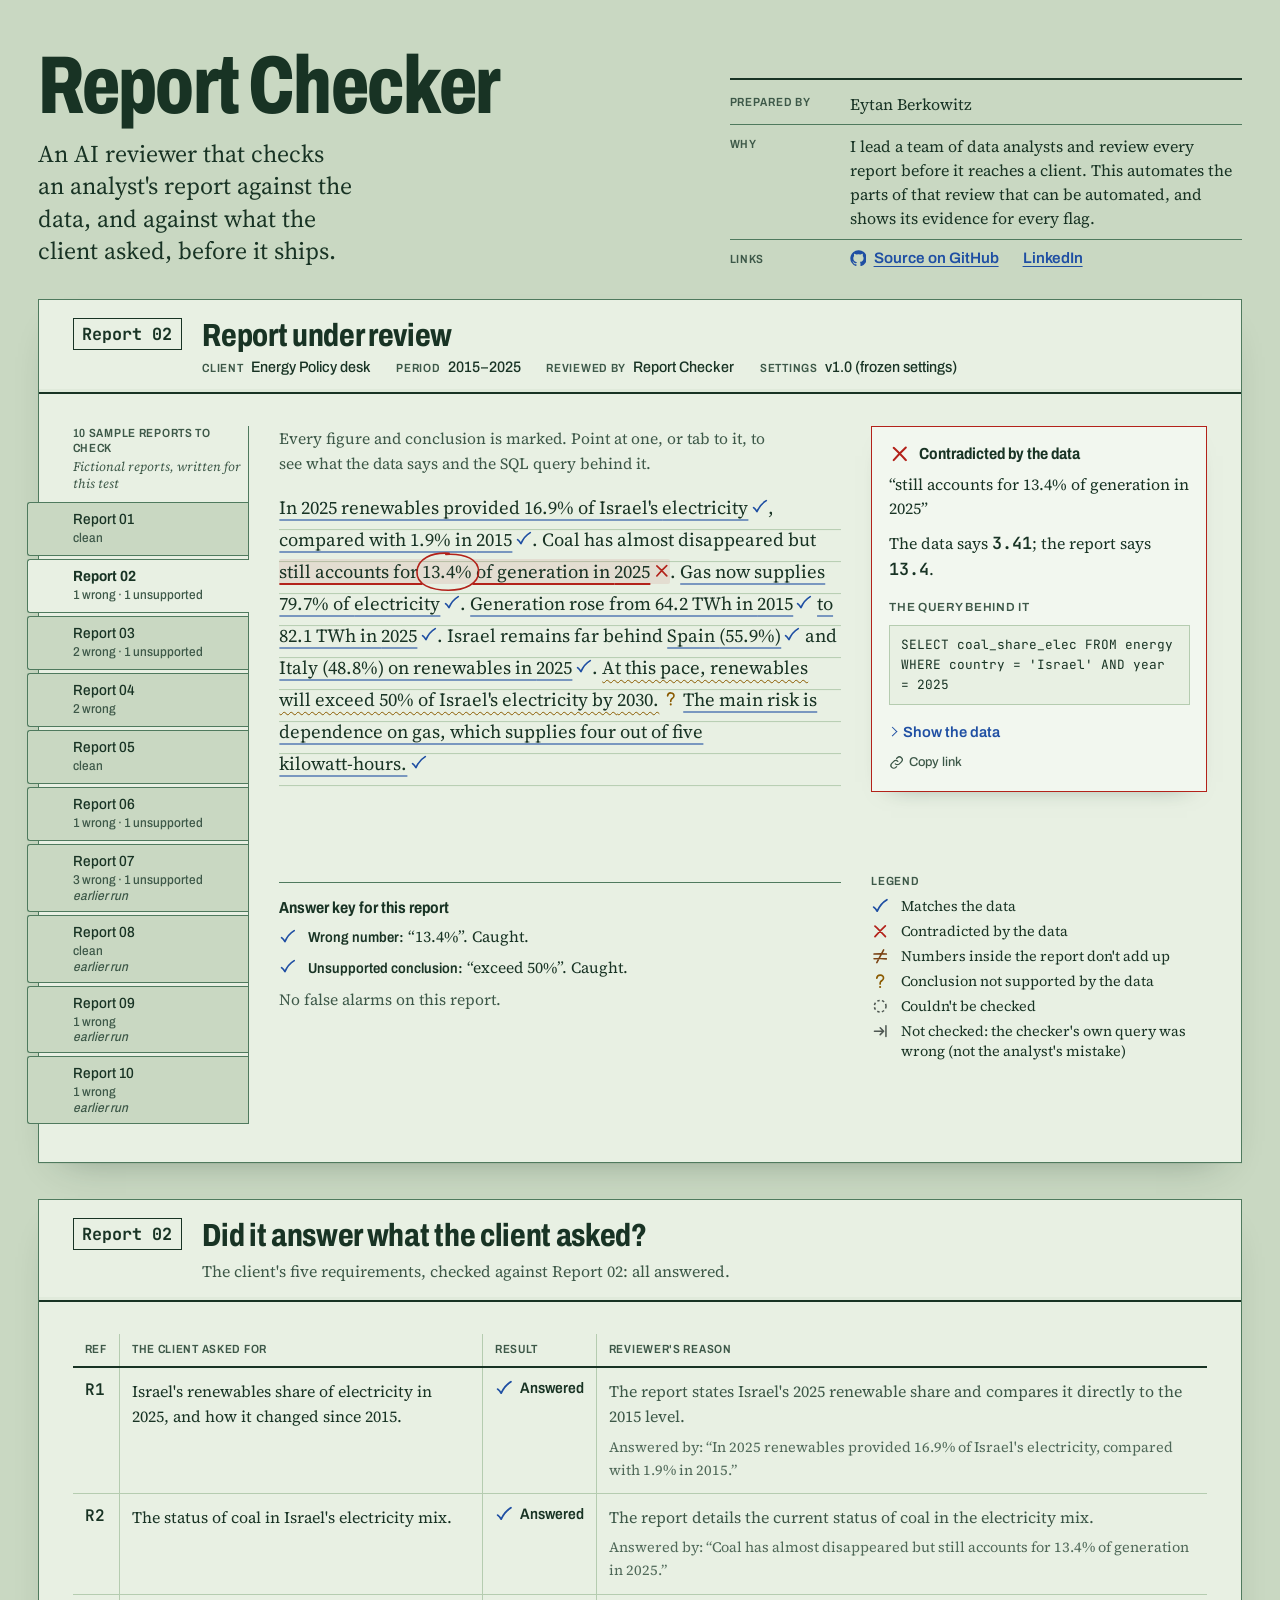
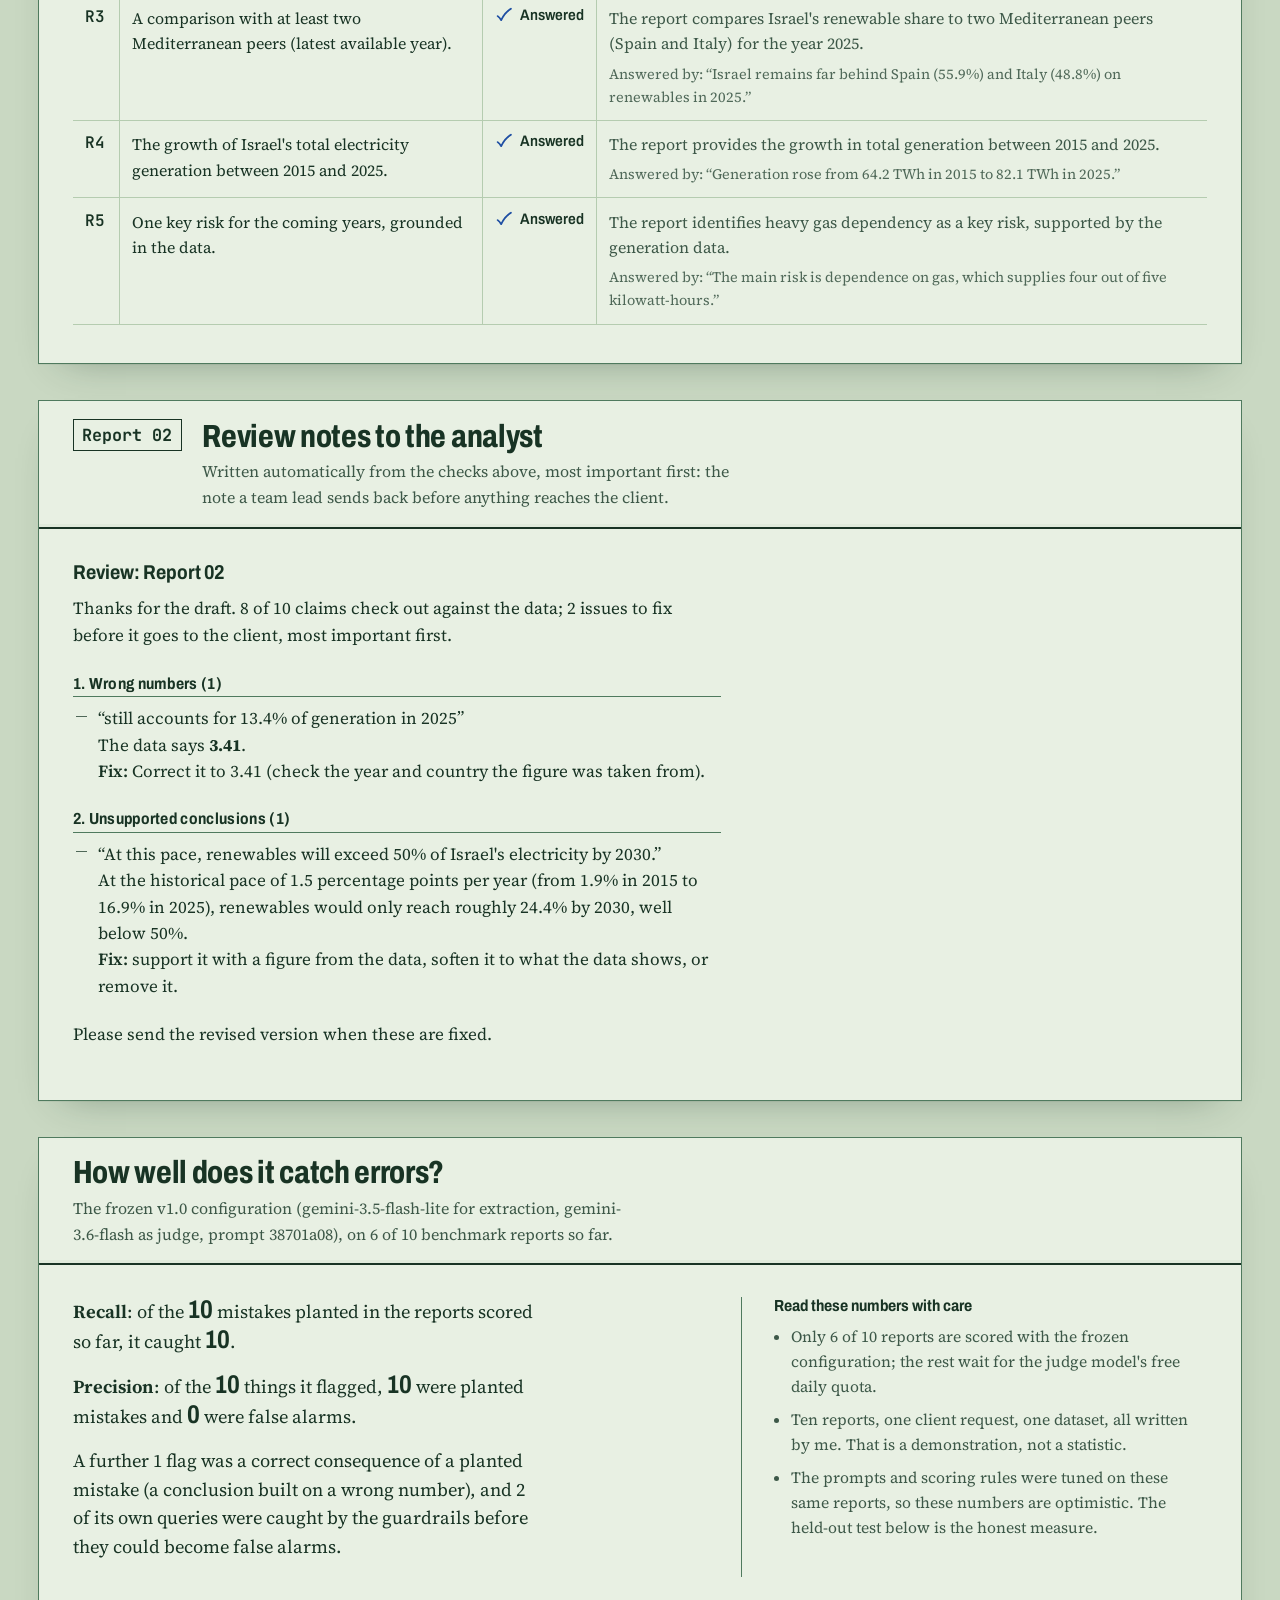
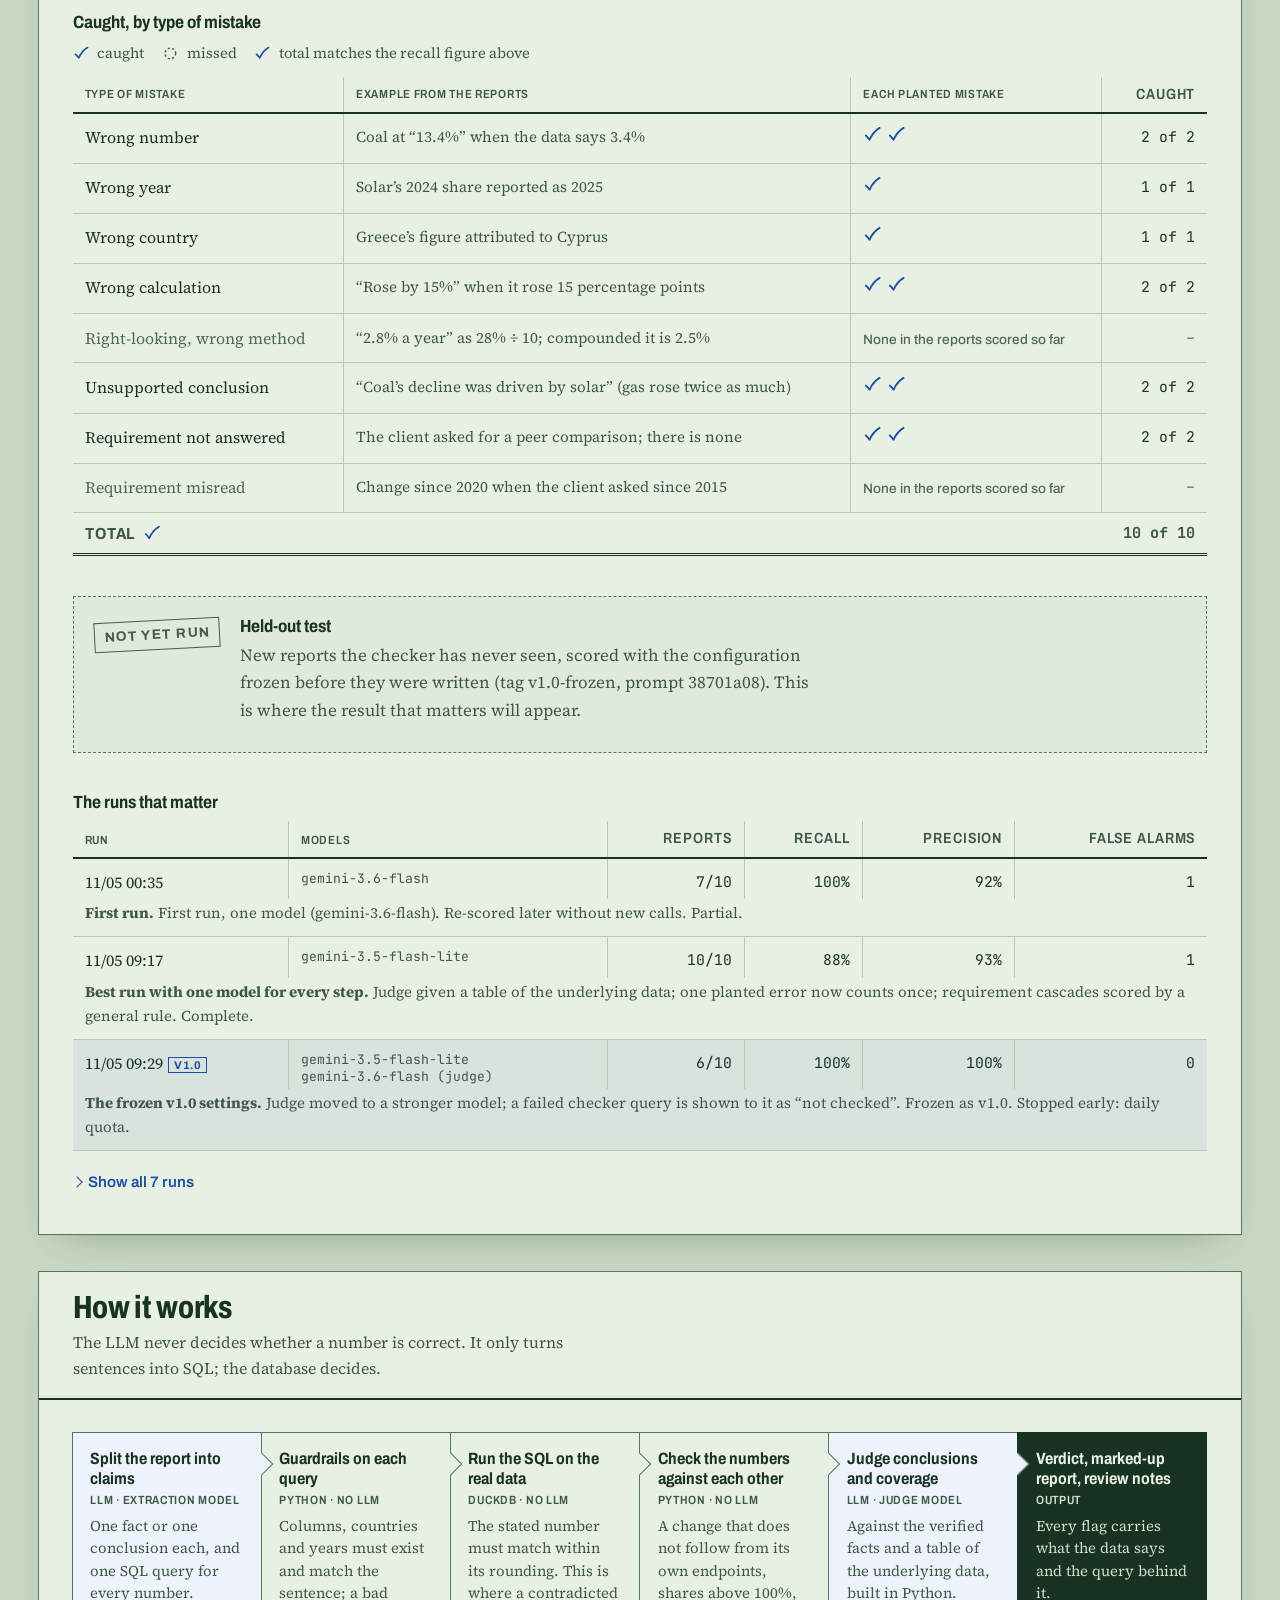
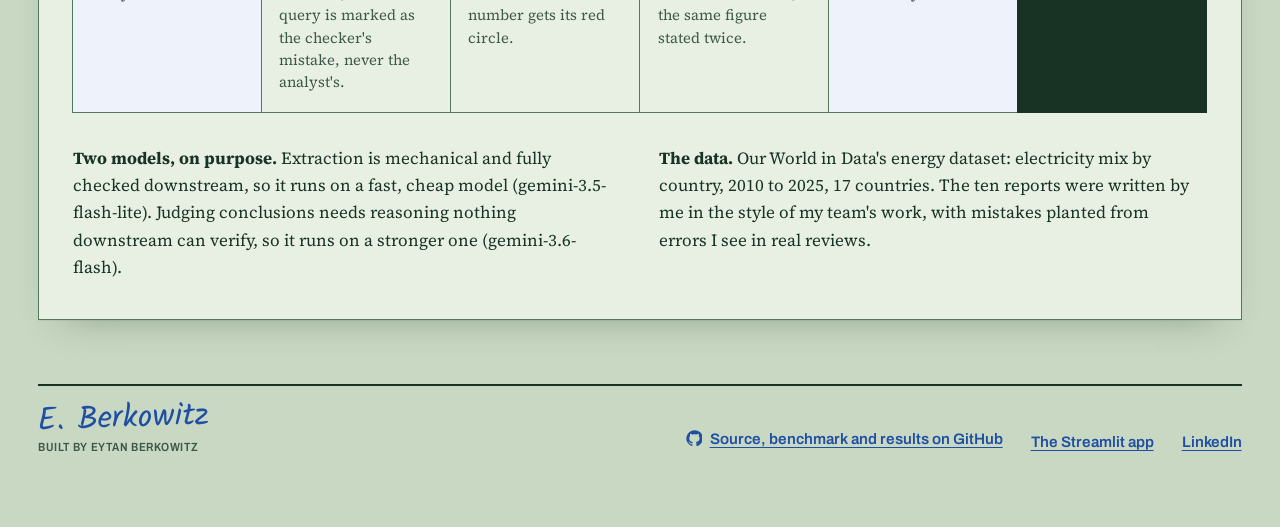
==== commit 9ccf1bf2: "Showcase: no analyst names, findings in words, "Show the data" with source - Report list and headers" ====
--- a/docs/index.html
+++ b/docs/index.html
@@ -25,6 +25,7 @@
   <symbol id="t-query" viewBox="0 0 24 24"><path d="M4.5 12h11M12 7.5l4.5 4.5L12 16.5" fill="none" stroke="currentColor" stroke-width="2" stroke-linecap="round" stroke-linejoin="round"/><path d="M19.5 5v14" fill="none" stroke="currentColor" stroke-width="2" stroke-linecap="round"/></symbol>
   <symbol id="t-partial" viewBox="0 0 24 24"><path d="M3.5 13.2c1.6 1.2 3.1 2.9 4.6 5.3C10.5 13.6 13 10.5 16 8" fill="none" stroke="currentColor" stroke-width="2.3" stroke-linecap="round" stroke-linejoin="round"/><path d="M17.6 14.5h3.4" stroke="currentColor" stroke-width="2.3" stroke-linecap="round"/></symbol>
   <symbol id="t-missing" viewBox="0 0 24 24"><circle cx="12" cy="12" r="7.4" fill="none" stroke="currentColor" stroke-width="2.1"/><path d="M6.8 17.2 17.2 6.8" stroke="currentColor" stroke-width="2.1" stroke-linecap="round"/></symbol>
+  <symbol id="i-link" viewBox="0 0 24 24"><path d="M10 14a4.5 4.5 0 0 0 6.4 0l3.2-3.2a4.5 4.5 0 0 0-6.4-6.4l-1.2 1.2M14 10a4.5 4.5 0 0 0-6.4 0l-3.2 3.2a4.5 4.5 0 0 0 6.4 6.4l1.2-1.2" fill="none" stroke="currentColor" stroke-width="2" stroke-linecap="round"/></symbol>
   <symbol id="i-github" viewBox="0 0 24 24"><path fill="currentColor" d="M12 .5a11.5 11.5 0 0 0-3.64 22.41c.58.1.79-.25.79-.56v-2c-3.2.7-3.88-1.37-3.88-1.37-.52-1.33-1.28-1.69-1.28-1.69-1.05-.71.08-.7.08-.7 1.16.08 1.77 1.19 1.77 1.19 1.03 1.77 2.7 1.26 3.36.96.1-.75.4-1.26.73-1.55-2.55-.29-5.24-1.28-5.24-5.69 0-1.26.45-2.29 1.19-3.1-.12-.29-.52-1.46.11-3.05 0 0 .97-.31 3.17 1.18a11 11 0 0 1 5.77 0c2.2-1.49 3.17-1.18 3.17-1.18.63 1.59.23 2.76.11 3.05.74.81 1.19 1.84 1.19 3.1 0 4.42-2.7 5.39-5.26 5.68.41.36.78 1.06.78 2.14v3.17c0 .31.21.67.8.56A11.5 11.5 0 0 0 12 .5Z"/></symbol>
 </svg>
 
@@ -58,7 +59,7 @@
 
     <div class="review-grid">
       <nav class="tabs" aria-label="Benchmark reports">
-        <p class="tabs-caption" id="tabs-caption">10 reports, one client request</p>
+        <p class="tabs-caption"><span id="tabs-caption">10 sample reports to check</span><span class="tabs-note">Fictional reports, written for this test</span></p>
         <div role="tablist" aria-labelledby="tabs-caption" aria-orientation="vertical" id="tabs"></div>
       </nav>
 
--- a/docs/styles.css
+++ b/docs/styles.css
@@ -139,7 +139,7 @@
 .tabs-caption { margin: 0 0 .6rem; padding-left: calc(clamp(1rem, 2.6vw, 2.25rem) + .75rem); }
 [role="tablist"] { display: grid; gap: 3px; }
 .tab {
-  display: grid; grid-template-columns: 1.9rem 1fr; align-items: center; gap: .1rem .35rem;
+  display: grid; grid-template-columns: minmax(0, 1fr); align-items: center; gap: .15rem;
   width: 100%; text-align: left; cursor: pointer; position: relative;
   background: var(--desk); color: var(--print);
   border: 1px solid var(--rule-strong); border-right: 0; border-radius: 3px 0 0 3px;
@@ -149,8 +149,8 @@
 }
 .tab:hover { background: var(--tab-hover); }
 .tab[aria-selected="true"] { background: var(--pad); width: calc(100% + 1px); font-weight: 700; z-index: 1; }
-.tab-num { font: 700 .82rem var(--f-data); }
-.tab-tally { grid-column: 2; display: flex; flex-wrap: wrap; gap: .1rem .55rem; font: 500 .8rem var(--f-form); font-stretch: 90%; color: var(--print-2); min-height: 1rem; font-variant-numeric: tabular-nums; }
+.tab-name { grid-column: 1 / -1; font: inherit; }
+.tab-tally { grid-column: 1; display: flex; flex-wrap: wrap; gap: .1rem .55rem; font: 500 .8rem var(--f-form); font-stretch: 90%; color: var(--print-2); min-height: 1rem; font-variant-numeric: tabular-nums; }
 .tab-earlier { flex-basis: 100%; font-style: italic; }
 .tab-tally span { display: inline-flex; align-items: center; gap: .15rem; }
 .tab-tally svg { width: .85rem; height: .85rem; }
@@ -317,7 +317,27 @@
 .all-runs[open] summary::before { transform: rotate(45deg); }
 .all-runs summary:hover { text-decoration: underline; text-underline-offset: .22em; }
 .all-runs .table-wrap { margin-top: .5rem; }
-.copied { margin-left: .6rem; color: var(--print-2); font-size: .82rem; }
+.copied { margin-left: .6rem; color: var(--print-2); font-size: .8rem; }
+.claim-link { display: inline-flex; align-items: center; gap: .3rem; font: 500 .8rem var(--f-form); color: var(--print-2); text-decoration: none; }
+.claim-link:hover { color: var(--blue); text-decoration: underline; }
+.claim-link svg { width: .95rem; height: .95rem; }
+.tabs-note { display: block; margin-top: .15rem; font: italic 400 .8rem/1.3 var(--f-text); letter-spacing: 0; text-transform: none; color: var(--print-2); }
+.show-data { margin: .7rem 0 0; }
+.show-data summary {
+  display: inline-flex; align-items: center; gap: .4rem; cursor: pointer; list-style: none;
+  font: 600 .92rem var(--f-form); color: var(--blue);
+}
+.show-data summary::-webkit-details-marker { display: none; }
+.show-data summary::before { content: ""; width: .45rem; height: .45rem; border-right: 1.5px solid currentColor; border-bottom: 1.5px solid currentColor; transform: rotate(-45deg); transition: transform .2s var(--ease-out); }
+.show-data[open] summary::before { transform: rotate(45deg); }
+.show-data summary:hover { text-decoration: underline; text-underline-offset: .22em; }
+.data-wrap { margin-top: .45rem; overflow-x: auto; }
+.data-rows { width: 100%; border-collapse: collapse; font-size: .8rem; font-variant-numeric: tabular-nums; }
+.data-rows th { text-align: left; font: 600 .74rem/1.3 var(--f-form); color: var(--print-2); padding: .3rem .4rem; border-bottom: 1.5px solid var(--print); vertical-align: bottom; }
+.data-rows td { padding: .3rem .4rem; border-bottom: 1px solid var(--rule); font-family: var(--f-text); }
+.data-rows td.num, .data-rows th:nth-child(n+3) { text-align: right; }
+.data-rows td.num { font-family: var(--f-data); }
+.data-source { margin: .45rem 0 0; font-size: .8rem; color: var(--print-2); }
 .history .tag { display: inline-block; margin-left: .35rem; font: 700 .7rem var(--f-form); letter-spacing: .05em; text-transform: uppercase; color: var(--blue); border: 1px solid var(--blue); padding: .05rem .3rem; }
 
 /* ---------- F: procedure ---------- */
@@ -388,7 +408,7 @@
   .wp-sub, .wp-meta { grid-column: 1 / -1; }
   /* the sheet header keeps only what a phone reader needs: who prepared it and which run */
   .wp-meta { gap: .1rem .9rem; }
-  .wp-meta div:nth-child(1), .wp-meta div:nth-child(3), .wp-meta div:nth-child(4) { display: none; }
+  .wp-meta div:nth-child(1), .wp-meta div:nth-child(3) { display: none; }
   .wp-meta dd { font-size: .92rem; }
   .paper-instruction { margin-bottom: .6rem; font-size: .92rem; }
 }
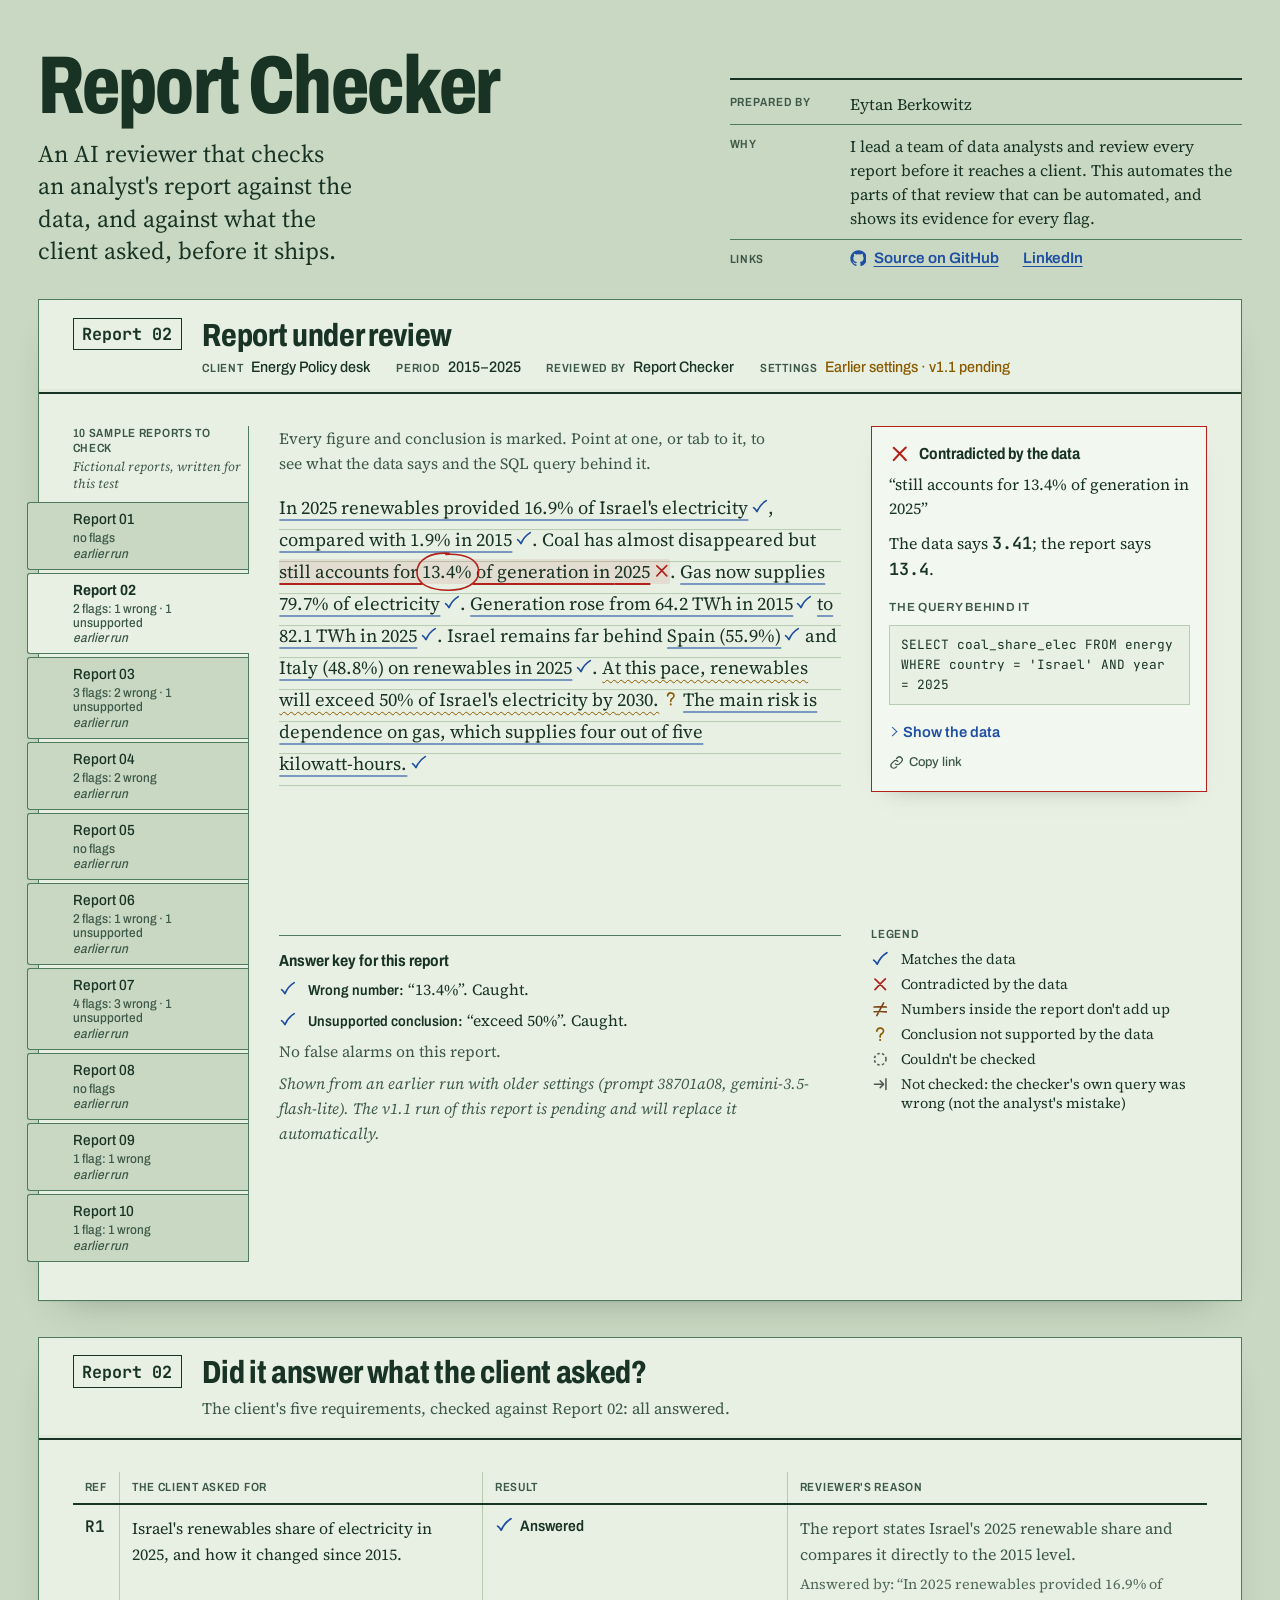
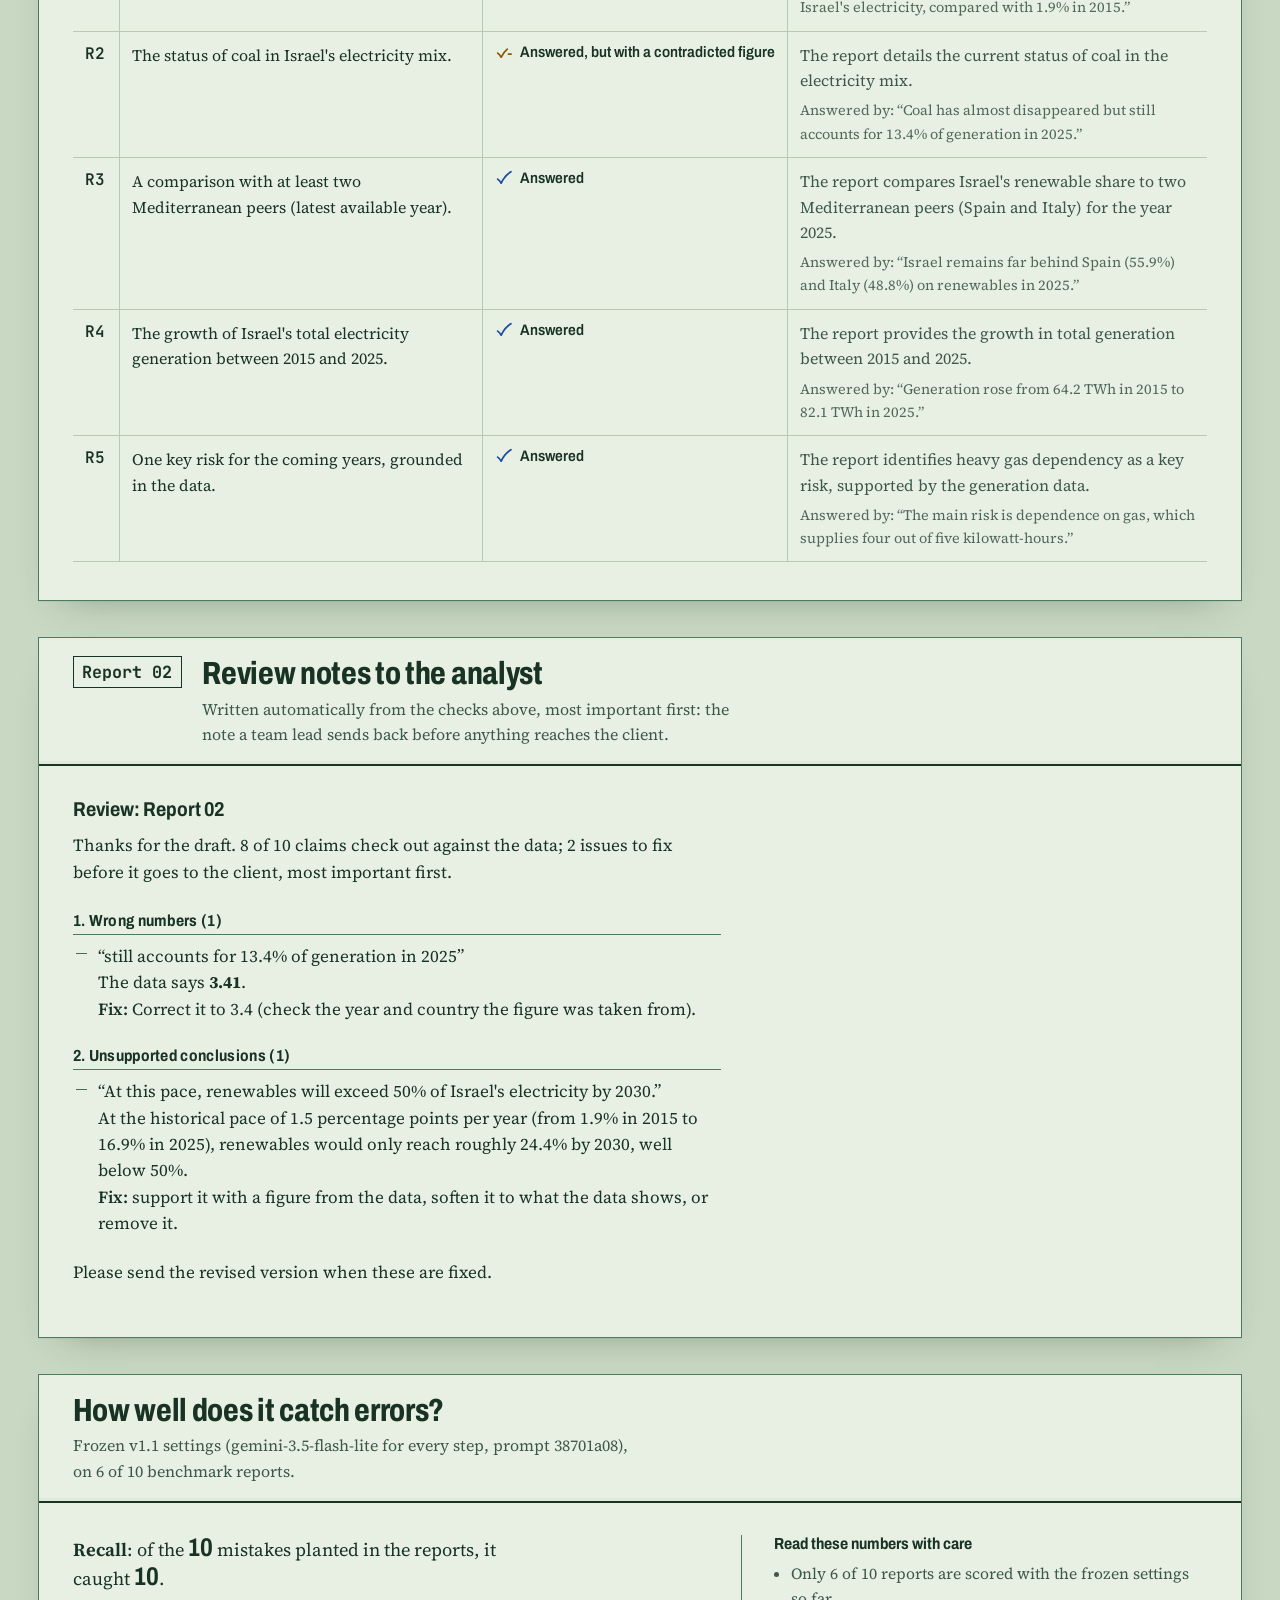
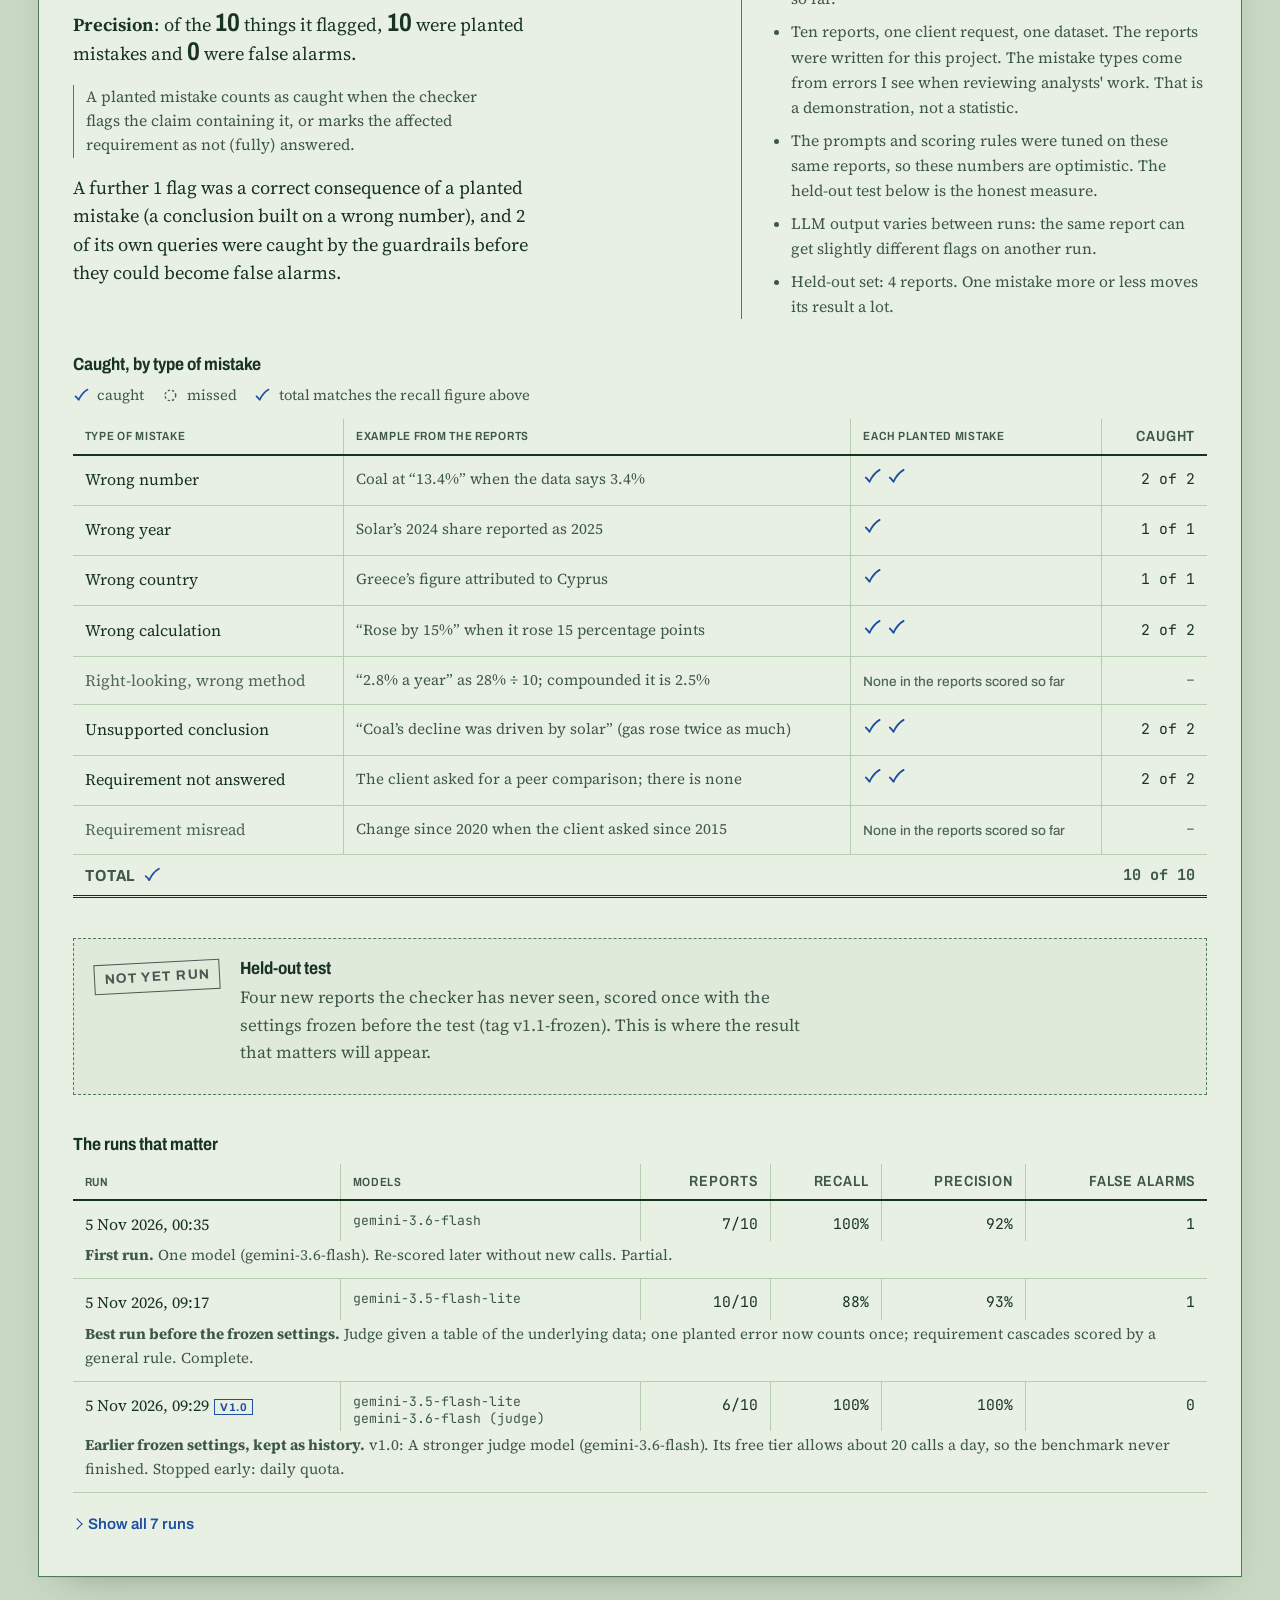
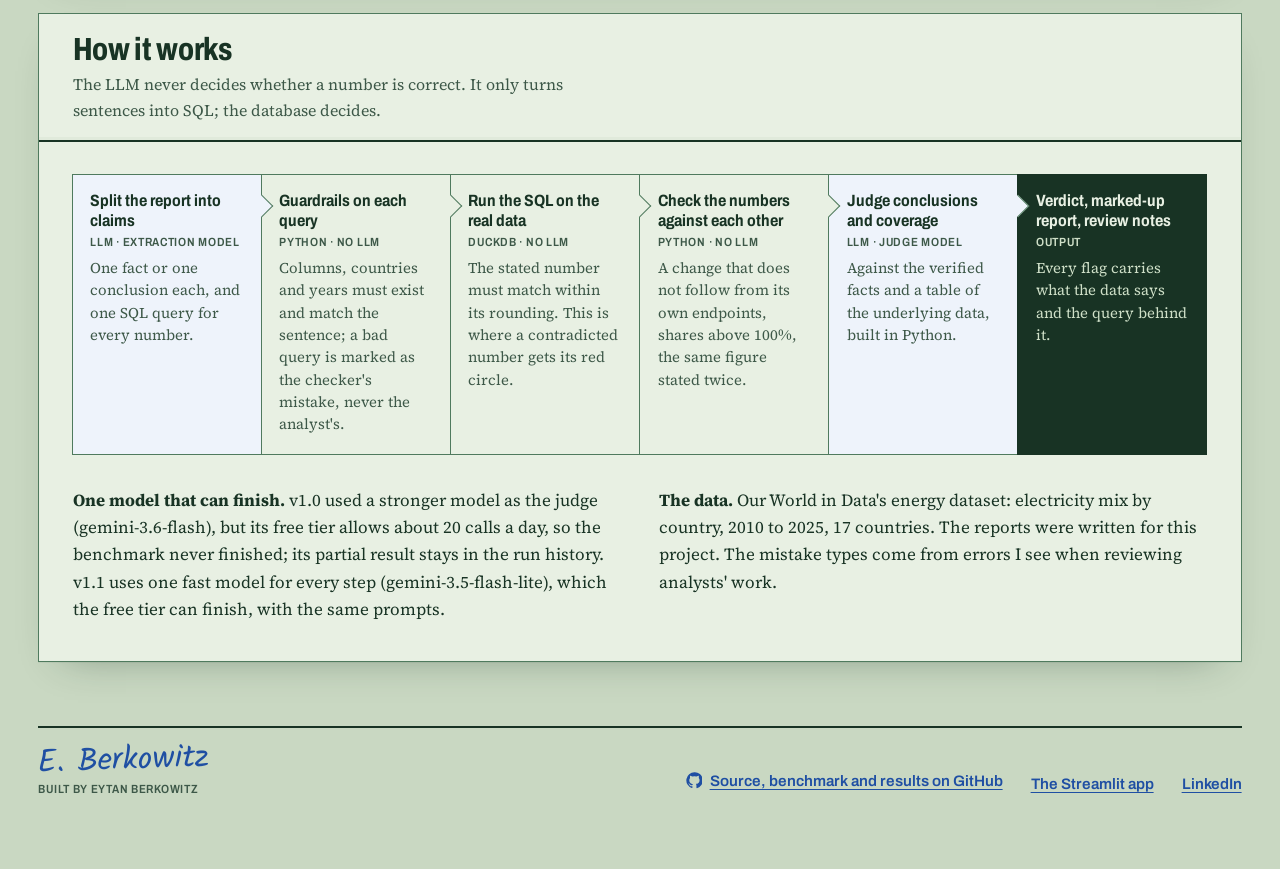
==== commit 2beb8340: "Prepare v1.1: judge votes, held-out set, repeat runs, presentation fixes (no API calls yet) Engine (" ====
--- a/docs/index.html
+++ b/docs/index.html
@@ -140,6 +140,8 @@
 
     <div class="heldout" id="heldout"></div>
 
+    <div class="repeats-block" id="repeats" hidden></div>
+
     <h3 class="schedule-title" id="history-title">The runs that matter</h3>
     <div class="table-wrap">
       <table class="schedule history stack" aria-labelledby="history-title">
@@ -173,8 +175,8 @@
       <li class="step step-out"><strong>Verdict, marked-up report, review notes</strong><span class="who">Output</span><span>Every flag carries what the data says and the query behind it.</span></li>
     </ol>
     <div class="method-notes">
-      <p><strong>Two models, on purpose.</strong> Extraction is mechanical and fully checked downstream, so it runs on a fast, cheap model (<span id="m-extract"></span>). Judging conclusions needs reasoning nothing downstream can verify, so it runs on a stronger one (<span id="m-judge"></span>).</p>
-      <p><strong>The data.</strong> Our World in Data's energy dataset: electricity mix by country, 2010 to 2025, 17 countries. The ten reports were written by me in the style of my team's work, with mistakes planted from errors I see in real reviews.</p>
+      <p><strong>One model that can finish.</strong> v1.0 used a stronger model as the judge (gemini-3.6-flash), but its free tier allows about 20 calls a day, so the benchmark never finished; its partial result stays in the run history. v1.1 uses one fast model for every step (<span id="m-model"></span>), which the free tier can finish, with the same prompts.</p>
+      <p><strong>The data.</strong> Our World in Data's energy dataset: electricity mix by country, 2010 to 2025, 17 countries. The reports were written for this project. The mistake types come from errors I see when reviewing analysts' work.</p>
     </div>
   </section>
 
--- a/docs/styles.css
+++ b/docs/styles.css
@@ -299,6 +299,13 @@
 .heldout p { margin: 0 0 .5rem; max-width: 64ch; color: var(--print-2); }
 .heldout .stamp { font: 700 .85rem var(--f-form); letter-spacing: .08em; text-transform: uppercase; color: var(--graphite); border: 1.5px solid var(--graphite); padding: .4rem .6rem; transform: rotate(-3deg); margin-top: .2rem; white-space: nowrap; }
 
+.caught-def { font-size: .98rem !important; color: var(--print-2); border-left: 1px solid var(--rule-strong); padding-left: .8rem; }
+.ho-grid { display: grid; grid-template-columns: repeat(2, minmax(0, 1fr)); gap: 1rem 2rem; margin-top: 1rem; }
+.ho-report h4 { margin: 0 0 .4rem; font: 700 .98rem var(--f-form); font-stretch: 88%; }
+.ho-report .key-list li { font-size: .92rem; }
+.ho-fa { margin: .4rem 0 0; font-size: .9rem; color: var(--print-2); }
+.repeats-block { margin: 0 0 2.5rem; }
+.repeats-block .wp-sub { margin-bottom: .7rem; }
 .history tr.figures td:first-child { white-space: nowrap; }
 .history .models { font: 400 .82rem var(--f-data); color: var(--print-2); }
 .history tr.figures td { border-bottom: 0; padding-bottom: .25rem; }
@@ -402,6 +409,7 @@
   .step:nth-child(3)::after { display: block; }
   .heldout { grid-template-columns: 1fr; }
   .heldout .stamp { justify-self: start; }
+  .ho-grid { grid-template-columns: minmax(0, 1fr); }
   .wp-head { grid-template-columns: auto 1fr; align-items: center; padding-top: .8rem; padding-bottom: .7rem; }
   .wp-ref { grid-row: auto; font-size: .9rem; padding: .35rem .45rem; min-width: 0; }
   .wp-head h2 { font-size: 1.45rem; }
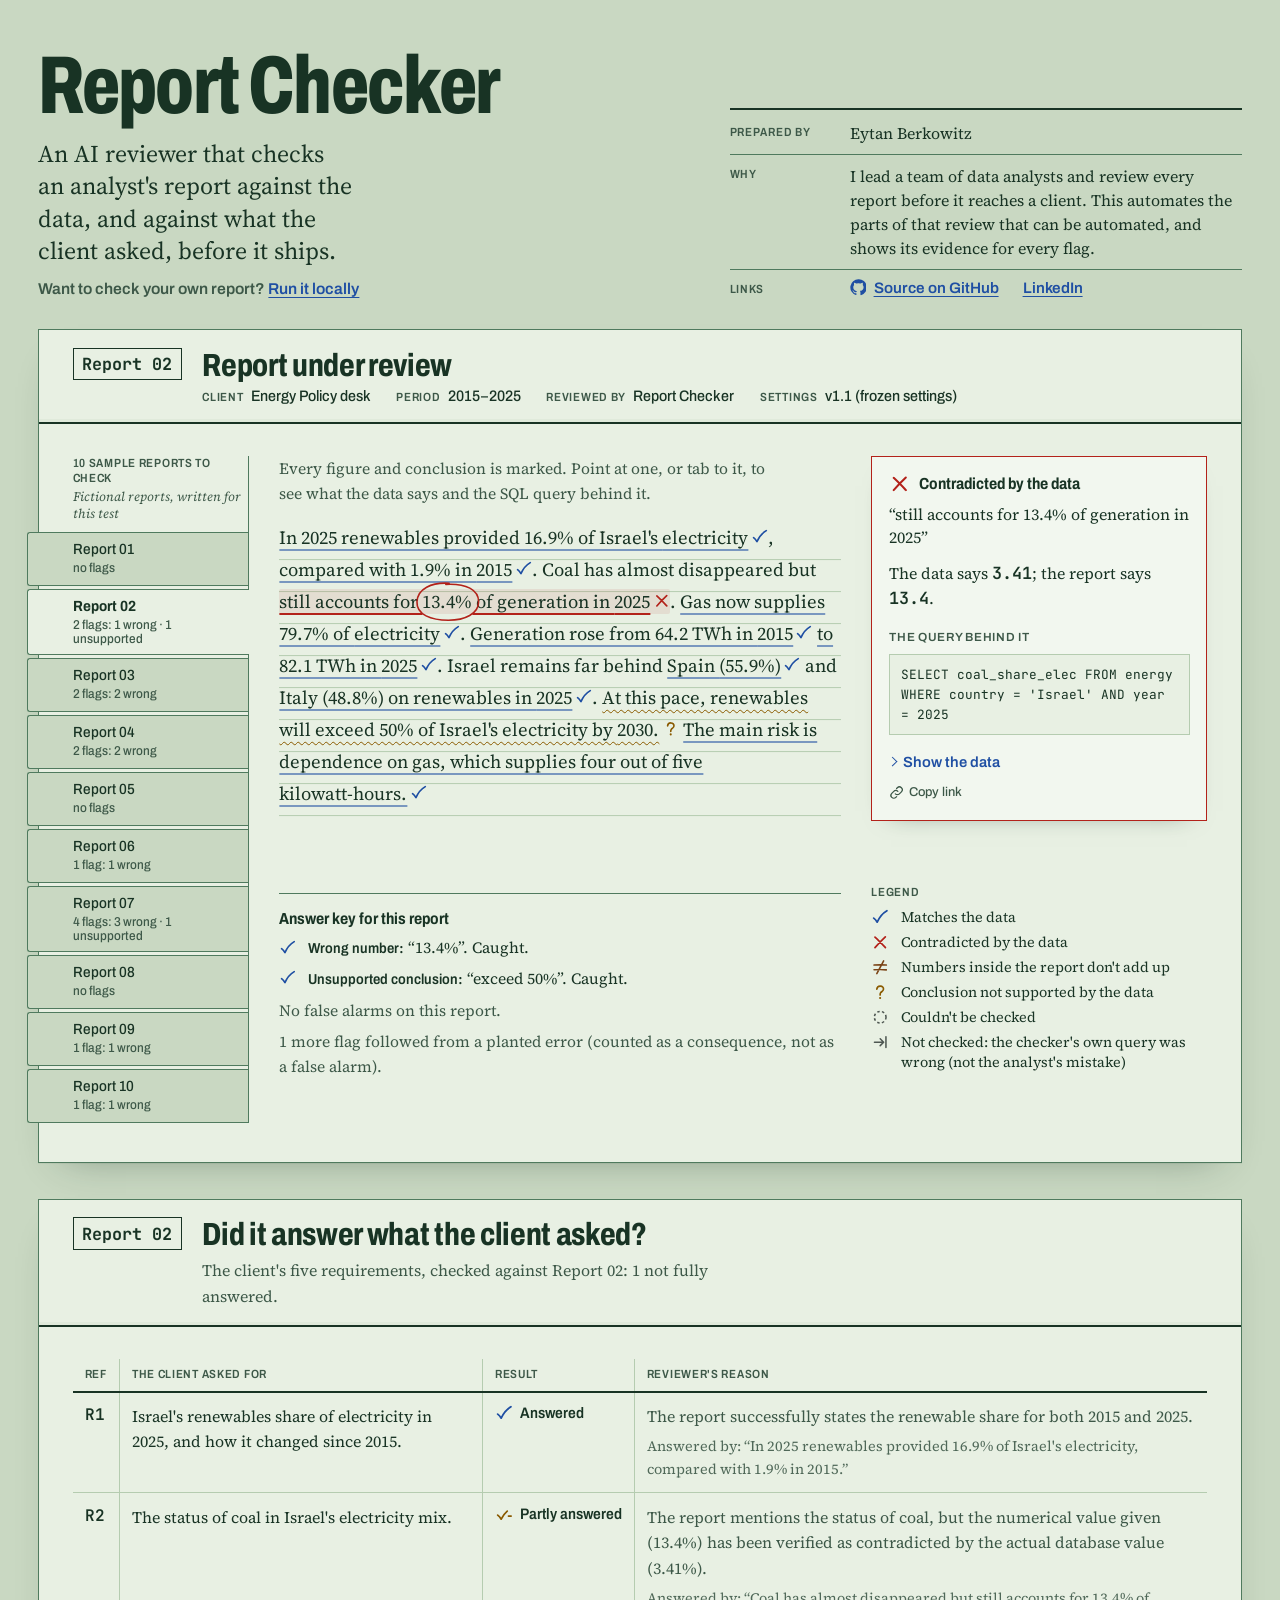
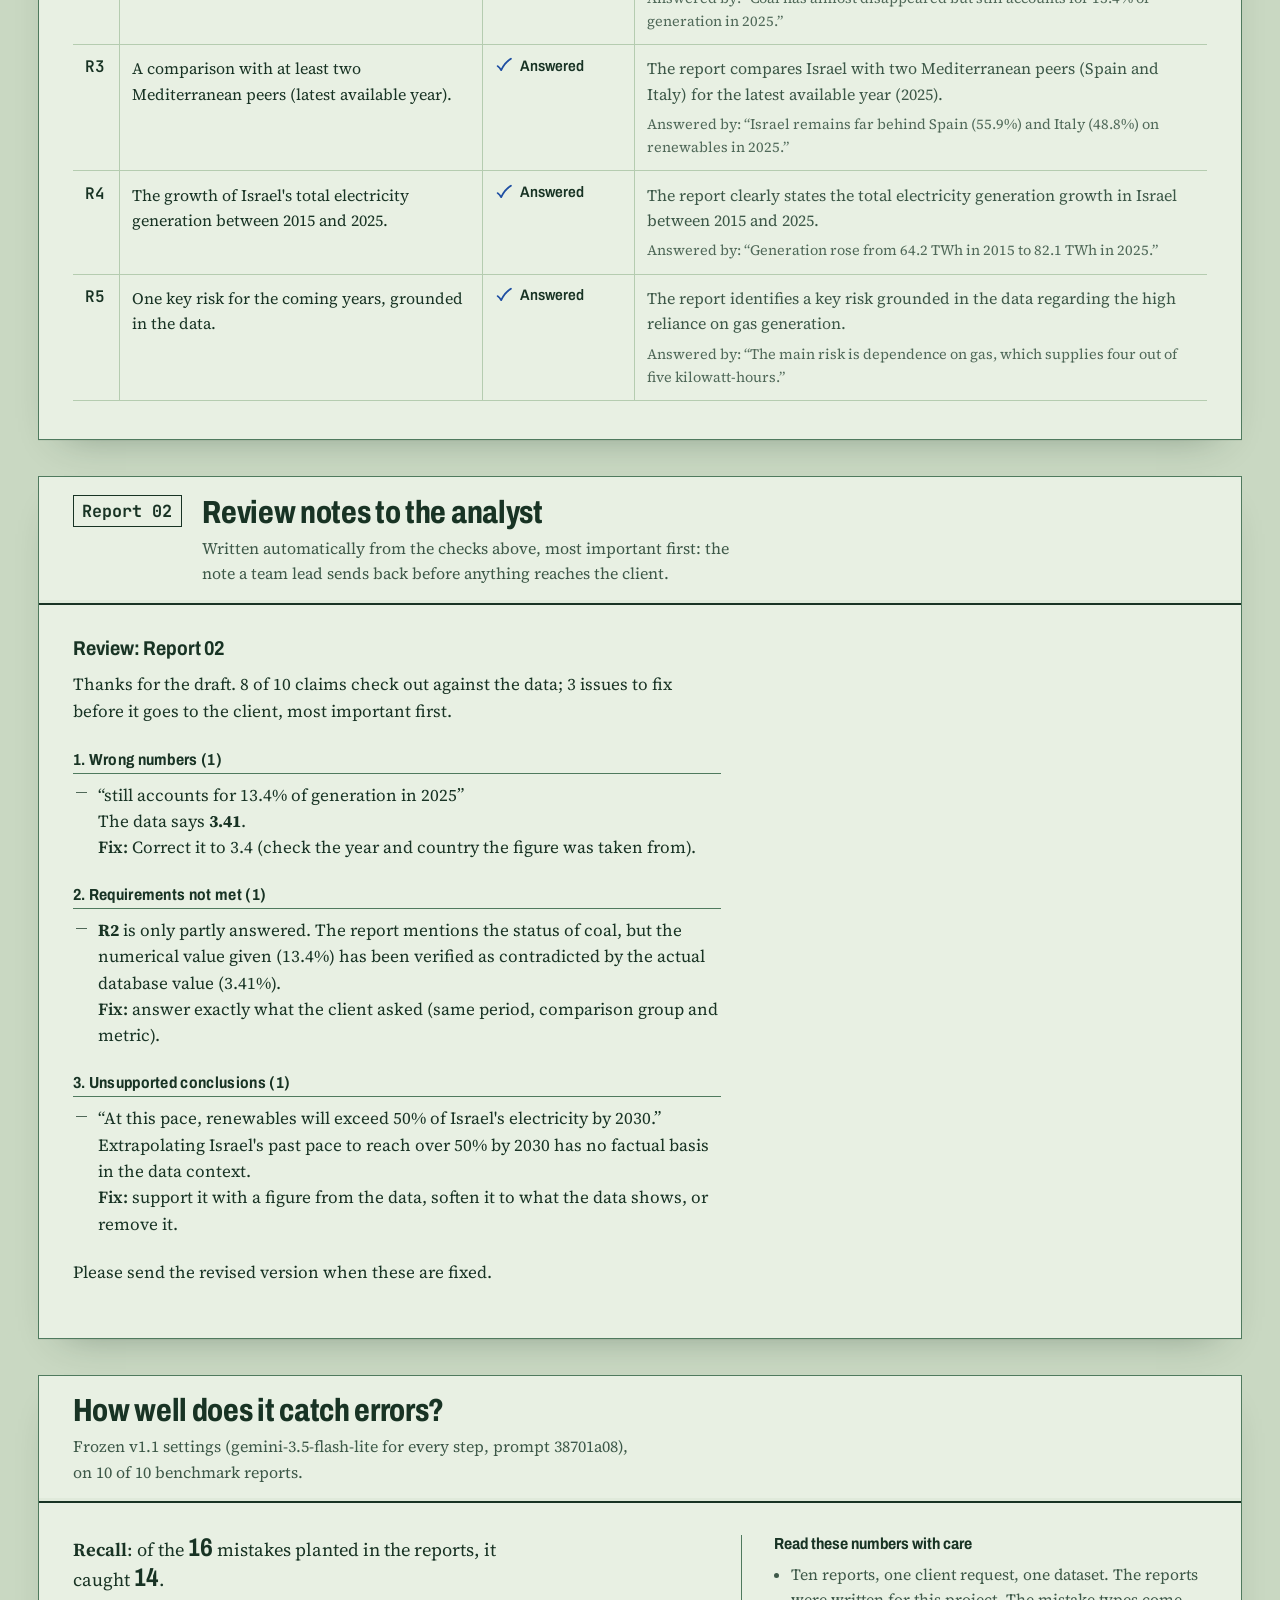
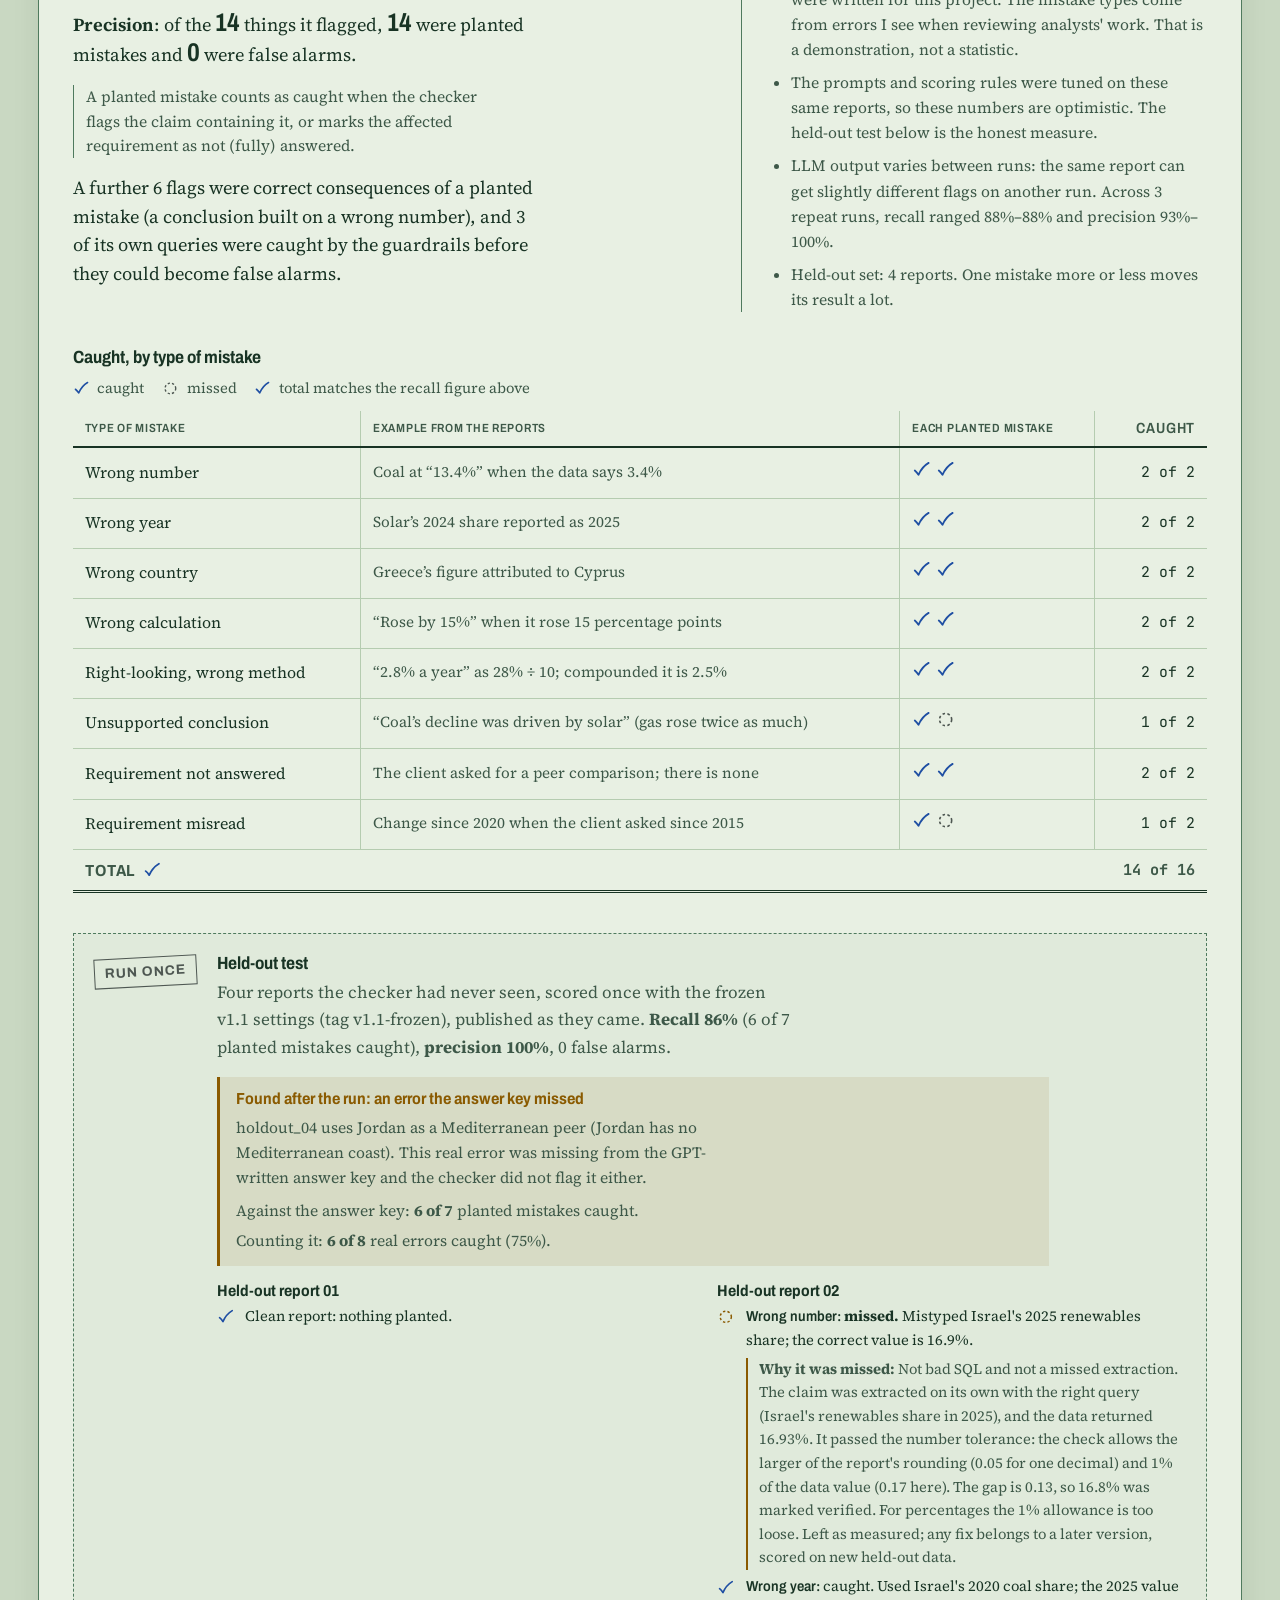
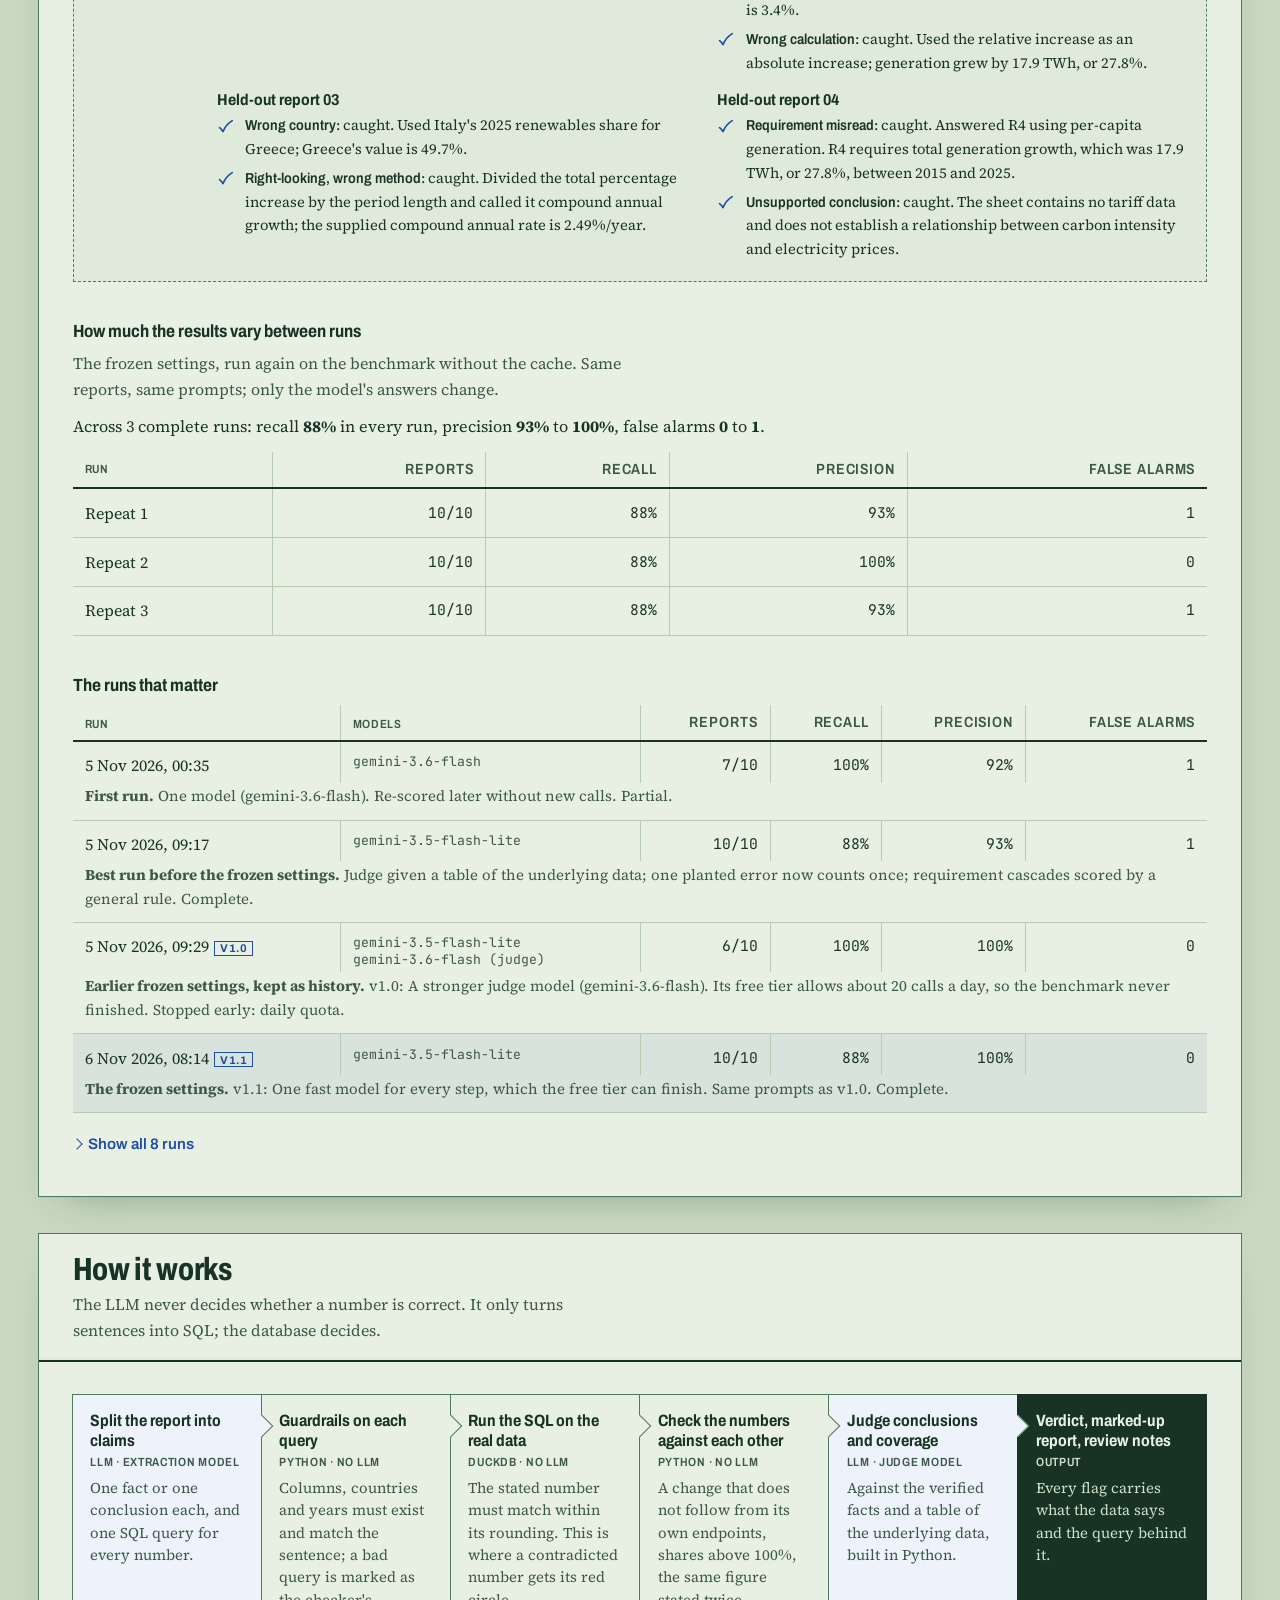
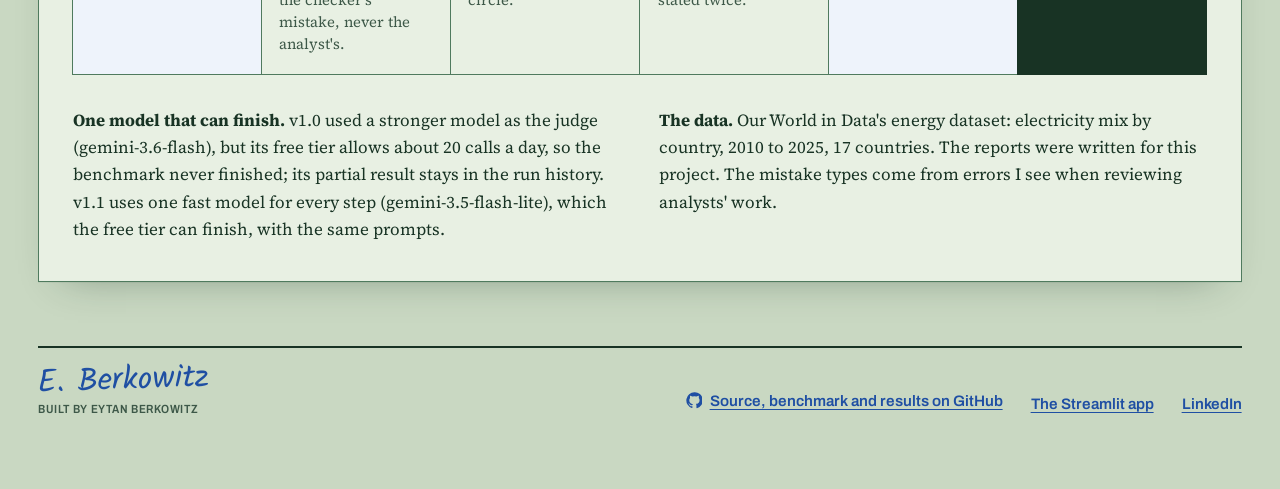
==== commit dda6b79a: "App: "Try your own" tab (upload a CSV, paste report and requirements, live check); site links to loc" ====
--- a/docs/index.html
+++ b/docs/index.html
@@ -37,6 +37,7 @@
     <div class="cover-title">
       <h1>Report Checker</h1>
       <p class="purpose">An AI reviewer that checks an analyst's report against the data, and against what the client asked, before it ships.</p>
+      <p class="own-check">Want to check your own report? <a href="https://github.com/eytanberko/report-checker#check-your-own-report">Run it locally</a></p>
       <p class="byline-compact">By Eytan Berkowitz, who leads a team of data analysts and reviews every report before it reaches a client. <a href="https://github.com/eytanberko/report-checker">Source on GitHub</a></p>
     </div>
     <dl class="cover-fields">
--- a/docs/styles.css
+++ b/docs/styles.css
@@ -157,6 +157,7 @@
 
 .narrow-only { display: none; }
 .byline-compact { display: none; }
+.own-check { margin: .8rem 0 0; font: 600 .98rem var(--f-form); color: var(--print-2); }
 
 .paper-instruction { margin: 0 0 1rem; color: var(--print-2); font-size: .98rem; max-width: 62ch; }
 .report-text {
@@ -304,8 +305,14 @@
 .ho-report h4 { margin: 0 0 .4rem; font: 700 .98rem var(--f-form); font-stretch: 88%; }
 .ho-report .key-list li { font-size: .92rem; }
 .ho-fa { margin: .4rem 0 0; font-size: .9rem; color: var(--print-2); }
+.ho-note { margin: 1rem 0 0; padding: .8rem 1rem; border-left: 3px solid var(--ochre); background: var(--ochre-wash); max-width: 52rem; }
+.ho-note p { margin: 0 0 .5rem; font-size: .98rem; }
+.ho-note .ho-note-title { font: 700 1rem var(--f-form); font-stretch: 88%; color: var(--ochre); }
+.ho-note .ho-note-counts { margin: 0; display: flex; flex-wrap: wrap; gap: .3rem 1.5rem; }
+.miss-why { display: block; margin-top: .35rem; padding-left: .7rem; border-left: 2px solid var(--ochre); color: var(--print-2); }
 .repeats-block { margin: 0 0 2.5rem; }
 .repeats-block .wp-sub { margin-bottom: .7rem; }
+.repeat-spread { margin: 0 0 .8rem; font-size: 1.02rem; }
 .history tr.figures td:first-child { white-space: nowrap; }
 .history .models { font: 400 .82rem var(--f-data); color: var(--print-2); }
 .history tr.figures td { border-bottom: 0; padding-bottom: .25rem; }
